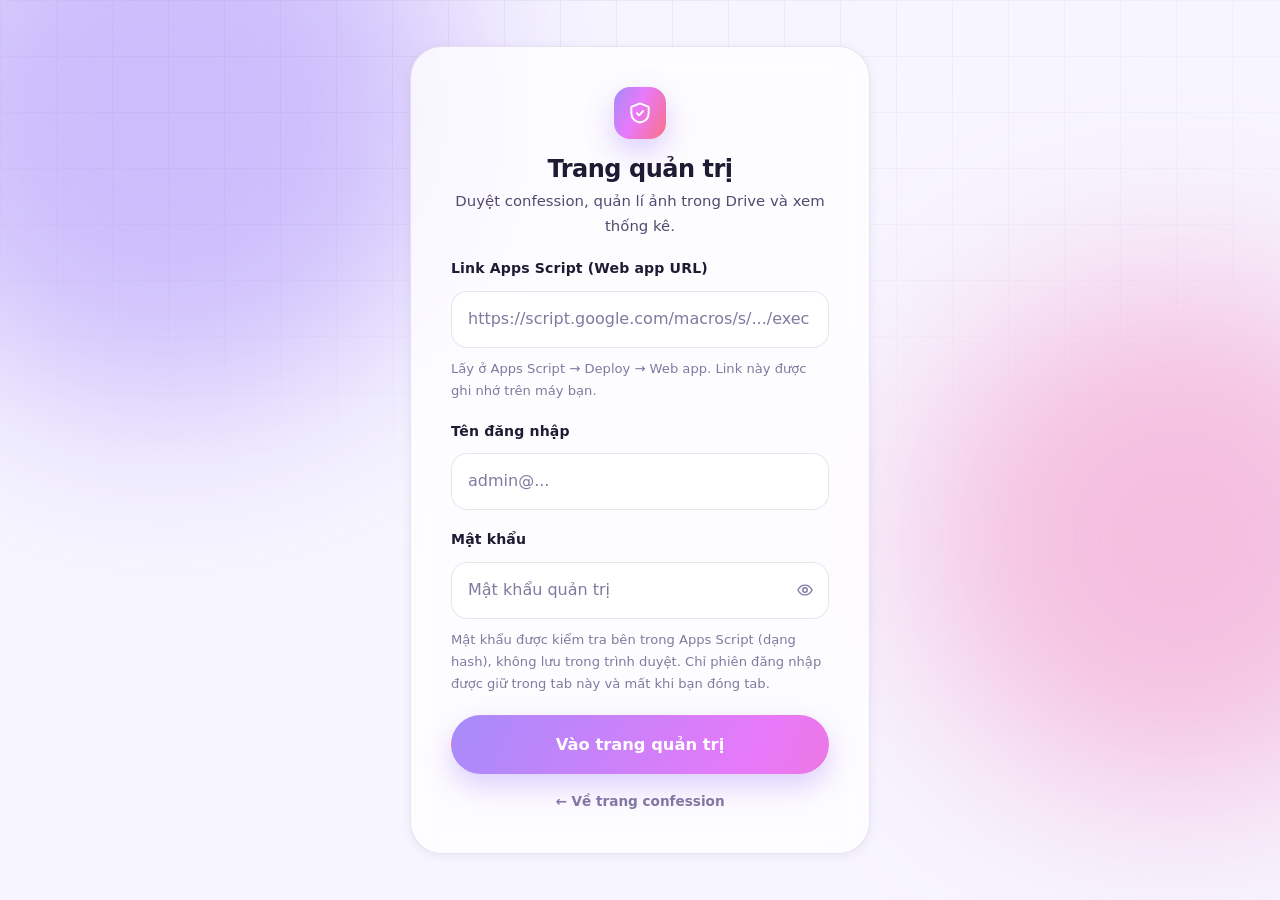
==== admin.html @ a31c6768 "TGU Confessions: trang confession an danh + backend Apps Script + trang quan tri" ====
<!DOCTYPE html>
<html lang="vi" data-theme="dark">
<head>
<meta charset="UTF-8">
<meta name="viewport" content="width=device-width, initial-scale=1, viewport-fit=cover">
<meta name="referrer" content="no-referrer">
<meta name="robots" content="noindex, nofollow">
<title>Quản trị — TGU Confessions</title>
<link rel="icon" href="data:image/svg+xml,%3Csvg xmlns='http://www.w3.org/2000/svg' viewBox='0 0 100 100'%3E%3Ctext y='.9em' font-size='90'%3E%F0%9F%9B%A0%EF%B8%8F%3C/text%3E%3C/svg%3E">
<link rel="stylesheet" href="assets/css/style.css">
<link rel="stylesheet" href="assets/css/admin.css">
<script>
  (function () {
    document.documentElement.classList.add("js");
    try {
      var s = localStorage.getItem("cfs-theme");
      var light = window.matchMedia("(prefers-color-scheme: light)").matches;
      document.documentElement.setAttribute("data-theme", s || (light ? "light" : "dark"));
    } catch (e) {}
  })();
</script>
</head>

<body class="admin-body">
<div class="bg-decor" aria-hidden="true">
  <span class="blob blob-1"></span><span class="blob blob-2"></span>
  <div class="grid-overlay"></div>
</div>

<!-- ===================== ĐĂNG NHẬP ===================== -->
<section class="gate" id="gate">
  <form class="card card-lg gate-card" id="gateForm" novalidate>
    <span class="brand-mark gate-mark" aria-hidden="true">
      <svg viewBox="0 0 24 24" fill="none" stroke="currentColor" stroke-width="1.8" stroke-linecap="round" stroke-linejoin="round">
        <path d="M12 3.2 20 6.4v5.3c0 4.6-3.2 8-8 9.1-4.8-1.1-8-4.5-8-9.1V6.4z"/><path d="M9.2 12.2l2 2 3.6-4"/>
      </svg>
    </span>
    <h1>Trang quản trị</h1>
    <p class="gate-sub">Duyệt confession, quản lí ảnh trong Drive và xem thống kê.</p>

    <div class="form-row">
      <label class="label" for="gUrl">Link Apps Script (Web app URL)</label>
      <input class="input" id="gUrl" type="url" inputmode="url" autocomplete="off" spellcheck="false"
             placeholder="https://script.google.com/macros/s/.../exec">
      <p class="help">Lấy ở Apps Script → Deploy → Web app. Link này được ghi nhớ trên máy bạn.</p>
    </div>

    <div class="form-row">
      <label class="label" for="gUser">Tên đăng nhập</label>
      <input class="input" id="gUser" type="text" autocomplete="username" spellcheck="false"
             placeholder="admin@..." required>
    </div>

    <div class="form-row">
      <label class="label" for="gPass">Mật khẩu</label>
      <div class="pw">
        <input class="input" id="gPass" type="password" autocomplete="current-password" required
               placeholder="Mật khẩu quản trị">
        <button class="pw-eye" type="button" id="gEye" aria-label="Hiện mật khẩu">
          <svg viewBox="0 0 24 24" fill="none" stroke="currentColor" stroke-width="1.9" stroke-linecap="round" stroke-linejoin="round" aria-hidden="true">
            <path d="M2.5 12S6 5.5 12 5.5 21.5 12 21.5 12 18 18.5 12 18.5 2.5 12 2.5 12z"/><circle cx="12" cy="12" r="3"/>
          </svg>
        </button>
      </div>
      <p class="help">Mật khẩu được kiểm tra bên trong Apps Script (dạng hash), không lưu trong trình duyệt.
        Chỉ phiên đăng nhập được giữ trong tab này và mất khi bạn đóng tab.</p>
    </div>

    <p class="field-error" id="gateError" role="alert" hidden></p>

    <button class="btn btn-primary btn-lg btn-block" type="submit" id="gateBtn">
      <span class="btn-label">Vào trang quản trị</span><span class="spinner" aria-hidden="true"></span>
    </button>

    <p class="gate-back"><a href="./">← Về trang confession</a></p>
  </form>
</section>

<!-- ===================== BẢNG ĐIỀU KHIỂN ===================== -->
<div class="admin" id="admin" hidden>
  <header class="admin-head">
    <div class="container admin-head-inner">
      <a class="brand" href="./" title="Về trang confession">
        <span class="brand-mark" aria-hidden="true">
          <svg viewBox="0 0 24 24" fill="none" stroke="currentColor" stroke-width="1.8" stroke-linecap="round" stroke-linejoin="round">
            <path d="M21 15a2 2 0 0 1-2 2H7l-4 4V5a2 2 0 0 1 2-2h14a2 2 0 0 1 2 2z"/>
          </svg>
        </span>
        <span class="brand-text"><strong>Quản trị</strong><small id="adSheet">TGU CFS</small></span>
      </a>

      <nav class="tabs" id="tabs" role="tablist" aria-label="Khu vực quản trị">
        <button class="tab is-active" type="button" role="tab" data-tab="pending" aria-selected="true">
          Chờ duyệt <span class="badge" id="cntPending">0</span>
        </button>
        <button class="tab" type="button" role="tab" data-tab="approved" aria-selected="false">
          Đã đăng <span class="badge" id="cntApproved">0</span>
        </button>
        <button class="tab" type="button" role="tab" data-tab="stats" aria-selected="false">Thống kê</button>
        <button class="tab" type="button" role="tab" data-tab="settings" aria-selected="false">Cài đặt</button>
      </nav>

      <div class="admin-actions">
        <button class="icon-btn" type="button" id="adRefresh" aria-label="Tải lại dữ liệu" title="Tải lại">
          <svg viewBox="0 0 24 24" fill="none" stroke="currentColor" stroke-width="1.9" stroke-linecap="round" stroke-linejoin="round" aria-hidden="true">
            <path d="M20.5 12a8.5 8.5 0 1 1-2.6-6.1"/><path d="M20.5 4v4.5H16"/>
          </svg>
        </button>
        <button class="icon-btn theme-toggle" id="themeToggle" type="button" aria-label="Chuyển chế độ sáng/tối">
          <svg class="ico-sun" viewBox="0 0 24 24" fill="none" stroke="currentColor" stroke-width="1.9" stroke-linecap="round">
            <circle cx="12" cy="12" r="4.2"/>
            <path d="M12 2.5v2.2M12 19.3v2.2M2.5 12h2.2M19.3 12h2.2M5.2 5.2l1.6 1.6M17.2 17.2l1.6 1.6M18.8 5.2l-1.6 1.6M6.8 17.2l-1.6 1.6"/>
          </svg>
          <svg class="ico-moon" viewBox="0 0 24 24" fill="none" stroke="currentColor" stroke-width="1.9" stroke-linecap="round" stroke-linejoin="round">
            <path d="M20.5 14.3A8.8 8.8 0 1 1 9.7 3.5a7 7 0 0 0 10.8 10.8z"/>
          </svg>
        </button>
        <button class="btn btn-ghost btn-sm" type="button" id="adLogout">Đăng xuất</button>
      </div>
    </div>
  </header>

  <main class="container admin-main">
    <div class="warnbar" id="pwWarn" hidden>
      <strong>Đang dùng mật khẩu mặc định.</strong>
      Mật khẩu mặc định nằm trong <code>apps-script/Code.gs</code> — ai xem repo cũng đọc được.
      <button class="btn btn-primary btn-sm" type="button" id="goChangePw">Đổi mật khẩu ngay</button>
    </div>
    <!-- ===== Chờ duyệt ===== -->
    <section class="panel is-active" id="panel-pending" role="tabpanel">
      <div class="panel-head">
        <div>
          <h2>Confession chờ duyệt</h2>
          <p class="panel-sub">Đọc kĩ theo 6 điều nội quy và điều tiên quyết về quyền riêng tư.
            Ảnh có mặt người mà chưa che thì nên bỏ ảnh hoặc từ chối.</p>
        </div>
        <span class="next-no">Số tiếp theo: <strong id="nextNo">#1</strong></span>
      </div>
      <div class="list" id="listPending"></div>
      <p class="empty" id="emptyPending" hidden>Không còn cfs nào chờ duyệt. Sạch sẽ 🎉</p>
    </section>

    <!-- ===== Đã đăng ===== -->
    <section class="panel" id="panel-approved" role="tabpanel" hidden>
      <div class="panel-head">
        <div>
          <h2>Đã đăng</h2>
          <p class="panel-sub">Sửa nội dung, đổi số, hạ xuống chờ duyệt lại hoặc xoá hẳn (xoá cả ảnh trong Drive).</p>
        </div>
        <div class="search">
          <svg viewBox="0 0 24 24" fill="none" stroke="currentColor" stroke-width="1.9" stroke-linecap="round" aria-hidden="true">
            <circle cx="11" cy="11" r="6.5"/><path d="M16 16l4.5 4.5"/>
          </svg>
          <input class="input" id="adSearch" type="search" placeholder="Tìm nội dung hoặc #số" aria-label="Tìm trong cfs đã đăng">
        </div>
      </div>
      <div class="list" id="listApproved"></div>
      <p class="empty" id="emptyApproved" hidden>Chưa có cfs nào được đăng.</p>
    </section>

    <!-- ===== Thống kê ===== -->
    <section class="panel" id="panel-stats" role="tabpanel" hidden>
      <div class="panel-head">
        <div>
          <h2>Thống kê</h2>
          <p class="panel-sub">Chỉ là những con số cộng dồn — không có IP, không cookie, không dòng nào
            ứng với một người ghé trang cụ thể.</p>
        </div>
        <label class="range">
          Khoảng
          <select class="input" id="statDays">
            <option value="7">7 ngày</option>
            <option value="14" selected>14 ngày</option>
            <option value="30">30 ngày</option>
            <option value="90">90 ngày</option>
          </select>
        </label>
      </div>

      <div class="kpis" id="kpis"></div>

      <div class="card chart-card">
        <h3>Lượt ghé trang theo ngày</h3>
        <div class="chart" id="chartVisits"></div>
      </div>

      <div class="chart-grid">
        <div class="card chart-card">
          <h3>Chủ đề người xem quan tâm</h3>
          <p class="chart-sub">Đếm số lần bấm lọc theo từng chủ đề trên bảng tin.</p>
          <div class="bars" id="barsCatViews"></div>
        </div>
        <div class="card chart-card">
          <h3>Chủ đề được gửi nhiều nhất</h3>
          <p class="chart-sub">Đếm theo số cfs gửi lên, kể cả cfs chưa được duyệt.</p>
          <div class="bars" id="barsSubmits"></div>
        </div>
        <div class="card chart-card">
          <h3>Đã đăng theo chủ đề</h3>
          <p class="chart-sub">Số cfs thực tế đang hiển thị trên bảng tin.</p>
          <div class="bars" id="barsPublished"></div>
        </div>
      </div>
    </section>
    <!-- ===== Cài đặt ===== -->
    <section class="panel" id="panel-settings" role="tabpanel" hidden>
      <div class="panel-head">
        <div>
          <h2>Cài đặt</h2>
          <p class="panel-sub">Sửa ở đây là trang công khai đổi theo ngay, không cần mở code.
            Mọi giá trị được lưu trong Apps Script của bạn.</p>
        </div>
      </div>

      <div class="set-grid">
        <form class="card set-card" id="formSettings">
          <h3>Thông tin trang</h3>
          <div class="set-row">
            <label class="label" for="sName">Tên trang</label>
            <input class="input" id="sName" maxlength="60">
          </div>
          <div class="set-2">
            <div class="set-row">
              <label class="label" for="sShort">Tên ngắn (logo)</label>
              <input class="input" id="sShort" maxlength="24">
            </div>
            <div class="set-row">
              <label class="label" for="sSchool">Tên trường</label>
              <input class="input" id="sSchool" maxlength="80">
            </div>
          </div>
          <div class="set-row">
            <label class="label" for="sTagline">Câu giới thiệu ngắn</label>
            <input class="input" id="sTagline" maxlength="120">
          </div>
          <div class="set-row">
            <label class="label" for="sFanpage">Link fanpage (để trống thì ẩn nút)</label>
            <input class="input" id="sFanpage" type="url" placeholder="https://facebook.com/...">
          </div>

          <h3>Nhận confession</h3>
          <div class="set-2">
            <div class="set-row">
              <label class="label" for="sMin">Tối thiểu (ký tự)</label>
              <input class="input" id="sMin" type="number" min="5" max="500">
            </div>
            <div class="set-row">
              <label class="label" for="sMax">Tối đa (ký tự)</label>
              <input class="input" id="sMax" type="number" min="100" max="10000">
            </div>
          </div>
          <div class="set-2">
            <div class="set-row">
              <label class="label" for="sRate">Số cfs mỗi người</label>
              <input class="input" id="sRate" type="number" min="1" max="50">
            </div>
            <div class="set-row">
              <label class="label" for="sWindow">Trong (phút)</label>
              <input class="input" id="sWindow" type="number" min="1" max="1440">
            </div>
          </div>
          <div class="set-2">
            <div class="set-row">
              <label class="label" for="sMaxImg">Số ảnh tối đa mỗi cfs</label>
              <input class="input" id="sMaxImg" type="number" min="1" max="3">
            </div>
            <div class="set-row">
              <label class="label" for="sPage">Số cfs mỗi trang</label>
              <input class="input" id="sPage" type="number" min="3" max="60">
            </div>
          </div>

          <h3>Bật / tắt</h3>
          <label class="switch">
            <input type="checkbox" id="sImages">
            <span class="sw" aria-hidden="true"></span>
            <span><strong>Cho gửi kèm ảnh</strong><small>Tắt là khu vực chọn ảnh biến mất khỏi form</small></span>
          </label>
          <label class="switch">
            <input type="checkbox" id="sAdvise">
            <span class="sw" aria-hidden="true"></span>
            <span><strong>Khuyên che mặt trước khi đăng</strong><small>Hiện nhãn “Nên che mặt” và nhắc nhẹ khi gửi</small></span>
          </label>
          <label class="switch">
            <input type="checkbox" id="sAnalytics">
            <span class="sw" aria-hidden="true"></span>
            <span><strong>Đếm lượt ghé &amp; chủ đề được xem</strong><small>Chỉ cộng dồn số, không lưu gì về người ghé</small></span>
          </label>
          <label class="switch danger-sw">
            <input type="checkbox" id="sPaused">
            <span class="sw" aria-hidden="true"></span>
            <span><strong>Tạm nghỉ nhận cfs</strong><small>Người gửi sẽ thấy lời nhắn bên dưới</small></span>
          </label>
          <div class="set-row">
            <label class="label" for="sPausedMsg">Lời nhắn khi tạm nghỉ</label>
            <input class="input" id="sPausedMsg" maxlength="200">
          </div>

          <p class="field-error" id="setError" role="alert" hidden></p>
          <button class="btn btn-primary btn-block" type="submit" id="setBtn">
            <span class="btn-label">Lưu cài đặt</span><span class="spinner" aria-hidden="true"></span>
          </button>
        </form>

        <div class="set-side">
          <form class="card set-card" id="formPw">
            <h3>Tài khoản quản trị</h3>
            <div class="set-row">
              <label class="label" for="pUser">Tên đăng nhập</label>
              <input class="input" id="pUser" autocomplete="username">
            </div>
            <div class="set-row">
              <label class="label" for="pOld">Mật khẩu hiện tại</label>
              <input class="input" id="pOld" type="password" autocomplete="current-password">
            </div>
            <div class="set-row">
              <label class="label" for="pNew">Mật khẩu mới</label>
              <input class="input" id="pNew" type="password" autocomplete="new-password">
              <p class="help">Từ 10 ký tự, có cả chữ và số. Đổi xong sẽ phải đăng nhập lại.</p>
            </div>
            <p class="field-error" id="pwError" role="alert" hidden></p>
            <button class="btn btn-primary btn-block" type="submit" id="pwBtn">
              <span class="btn-label">Đổi mật khẩu</span><span class="spinner" aria-hidden="true"></span>
            </button>
          </form>

          <div class="card set-card">
            <h3>Nơi dữ liệu nằm</h3>
            <ul class="links" id="setLinks"></ul>
            <p class="help">Ảnh nằm trong Drive của bạn, cfs nằm trong Sheet của bạn.
              Xoá cfs trên trang này là ảnh cũng vào thùng rác Drive.</p>
          </div>
        </div>
      </div>
    </section>
  </main>
</div>

<!-- Lightbox -->
<div class="lightbox" id="lightbox" role="dialog" aria-modal="true" aria-label="Xem ảnh" hidden>
  <div class="modal-backdrop" data-lbclose></div>
  <button class="lb-close icon-btn" type="button" data-lbclose aria-label="Đóng">
    <svg viewBox="0 0 24 24" fill="none" stroke="currentColor" stroke-width="2" stroke-linecap="round" aria-hidden="true">
      <path d="M6 6l12 12M18 6 6 18"/>
    </svg>
  </button>
  <img id="lightboxImg" alt="Ảnh kèm confession">
</div>

<div class="toast-wrap" id="toastWrap" aria-live="polite" aria-atomic="true"></div>

<script src="assets/js/config.js"></script>
<script src="assets/js/admin.js"></script>
</body>
</html>
---- assets/css/style.css ----
/* =======================================================================
   TGU Confessions — stylesheet
   1. Tokens & theme      5. Sections
   2. Reset & base        6. Form
   3. Layout              7. Feed
   4. Components          8. Footer / Modal / Toast
   9. Animation          10. Responsive
   ======================================================================= */

/* ============================= 1. TOKENS ============================= */
:root {
  /* Accent dùng chung cho 2 theme */
  --violet: #8b5cf6;
  --pink:   #ec4899;
  --rose:   #fb7185;
  --cyan:   #22d3ee;

  --grad-accent: linear-gradient(115deg, #a78bfa 0%, #e879f9 45%, #fb7185 100%);
  --grad-soft:   linear-gradient(135deg, rgba(167,139,250,.16), rgba(251,113,133,.14));

  --radius-sm: 10px;
  --radius:    16px;
  --radius-lg: 24px;
  --radius-xl: 32px;

  --container: 1180px;
  --header-h: 68px;

  --font: "Segoe UI", "Be Vietnam Pro", system-ui, -apple-system, "Helvetica Neue",
          "Noto Sans", Roboto, Arial, sans-serif;

  --ease: cubic-bezier(.22, .61, .36, 1);
  --ease-out-back: cubic-bezier(.34, 1.42, .64, 1);
  --t-fast: .18s;
  --t: .32s;
  --t-slow: .6s;
}

/* ---- Dark (mặc định) ---- */
[data-theme="dark"] {
  --bg:            #0b0a14;
  --bg-2:          #100e1c;
  --surface:       rgba(255, 255, 255, .045);
  --surface-2:     rgba(255, 255, 255, .075);
  --surface-solid: #16142470;
  --border:        rgba(255, 255, 255, .10);
  --border-strong: rgba(255, 255, 255, .20);

  --text:      #ece9f6;
  --text-soft: #b3adc9;
  --text-dim:  #7f7996;

  --shadow-sm: 0 2px 10px rgba(0, 0, 0, .35);
  --shadow:    0 14px 40px rgba(0, 0, 0, .45);
  --shadow-lg: 0 30px 80px rgba(0, 0, 0, .55);
  --glow:      0 12px 34px rgba(139, 92, 246, .38);

  --blob-1: rgba(139, 92, 246, .55);
  --blob-2: rgba(236, 72, 153, .42);
  --blob-3: rgba(34, 211, 238, .28);
  --blob-blur: 110px;
  --grid-opacity: .045;
  --floatie-opacity: .5;

  /* Chữ gradient + màu link: theme tối cần sáng hơn nền */
  --grad-text: linear-gradient(115deg, #b79dff 0%, #f0a6fd 45%, #ff9aab 100%);
  --link: #bda6ff;
  --rose-text: #fb7185;
  color-scheme: dark;
}

/* ---- Light ---- */
[data-theme="light"] {
  --bg:            #f7f5ff;
  --bg-2:          #ffffff;
  --surface:       rgba(255, 255, 255, .78);
  --surface-2:     rgba(255, 255, 255, .95);
  --surface-solid: #ffffffcc;
  --border:        rgba(83, 60, 130, .13);
  --border-strong: rgba(83, 60, 130, .26);

  --text:      #201a33;
  --text-soft: #54496f;
  --text-dim:  #8179a0;

  --shadow-sm: 0 2px 10px rgba(80, 55, 140, .08);
  --shadow:    0 14px 38px rgba(80, 55, 140, .12);
  --shadow-lg: 0 28px 70px rgba(80, 55, 140, .16);
  --glow:      0 12px 30px rgba(139, 92, 246, .30);

  --blob-1: rgba(167, 139, 250, .52);
  --blob-2: rgba(244, 114, 182, .42);
  --blob-3: rgba(103, 232, 249, .38);
  --blob-blur: 90px;
  --grid-opacity: .05;
  --floatie-opacity: .75;

  /* Theme sáng: gradient phải đậm lại cho đủ tương phản trên nền trắng */
  --grad-text: linear-gradient(115deg, #6d28d9 0%, #be1bbd 48%, #d62b5a 100%);
  --link: #6d28d9;
  --rose-text: #be123c;
  color-scheme: light;
}

/* ============================= 2. RESET ============================= */
*, *::before, *::after { box-sizing: border-box; }

html {
  scroll-behavior: smooth;
  scroll-padding-top: calc(var(--header-h) + 16px);
  -webkit-text-size-adjust: 100%;
}

body {
  margin: 0;
  font-family: var(--font);
  font-size: 16px;
  line-height: 1.68;
  color: var(--text);
  background: var(--bg);
  overflow-x: hidden;
  -webkit-font-smoothing: antialiased;
  transition: background-color var(--t-slow) var(--ease), color var(--t-slow) var(--ease);
}

h1, h2, h3, h4 { margin: 0 0 .5em; line-height: 1.18; font-weight: 800; letter-spacing: -.02em; }
p { margin: 0 0 1em; }
p:last-child { margin-bottom: 0; }
ul, ol { margin: 0; padding: 0; list-style: none; }
img, svg { max-width: 100%; }
svg { width: 1em; height: 1em; flex: none; }

a { color: inherit; text-decoration: none; }
a:hover { color: var(--link); }

button, input, select, textarea { font: inherit; color: inherit; }
button { cursor: pointer; border: 0; background: none; }

:focus-visible {
  outline: 2px solid var(--violet);
  outline-offset: 3px;
  border-radius: 6px;
}

::selection { background: rgba(232, 121, 249, .35); color: var(--text); }

.sr-only {
  position: absolute; width: 1px; height: 1px; padding: 0;
  margin: -1px; overflow: hidden; clip: rect(0 0 0 0); white-space: nowrap; border: 0;
}

.skip-link {
  position: fixed; top: -100px; left: 16px; z-index: 200;
  padding: 10px 18px; border-radius: 0 0 var(--radius-sm) var(--radius-sm);
  background: var(--violet); color: #fff; font-weight: 700;
  transition: top var(--t) var(--ease);
}
.skip-link:focus { top: 0; color: #fff; }

/* Scrollbar */
::-webkit-scrollbar { width: 11px; height: 11px; }
::-webkit-scrollbar-track { background: transparent; }
::-webkit-scrollbar-thumb {
  background: var(--border-strong); border-radius: 99px;
  border: 3px solid transparent; background-clip: content-box;
}
::-webkit-scrollbar-thumb:hover { background: var(--violet); background-clip: content-box; }

/* ============================= 3. LAYOUT ============================= */
.container {
  width: 100%; max-width: var(--container);
  margin-inline: auto; padding-inline: clamp(18px, 4vw, 34px);
}
.container.narrow { max-width: 760px; }

.section { position: relative; padding: clamp(68px, 9vw, 120px) 0; }
.section-alt::before {
  content: ""; position: absolute; inset: 0; z-index: -1;
  background: var(--grad-soft);
  -webkit-mask-image: linear-gradient(to bottom, transparent, #000 12%, #000 88%, transparent);
          mask-image: linear-gradient(to bottom, transparent, #000 12%, #000 88%, transparent);
}

.section-head { max-width: 680px; margin: 0 auto clamp(36px, 5vw, 58px); text-align: center; }
.section-head h2 { font-size: clamp(1.75rem, 4.2vw, 2.7rem); }
.section-head > p { color: var(--text-soft); font-size: 1.04rem; }

.eyebrow {
  display: inline-block; margin-bottom: 14px;
  font-size: .76rem; font-weight: 800; letter-spacing: .16em; text-transform: uppercase;
  background: var(--grad-text); -webkit-background-clip: text; background-clip: text;
  -webkit-text-fill-color: transparent;
}

.grad {
  background: var(--grad-text);
  -webkit-background-clip: text; background-clip: text;
  -webkit-text-fill-color: transparent;
}

/* ---- Nền động ---- */
.bg-decor { position: fixed; inset: 0; z-index: -2; pointer-events: none; overflow: hidden; }

.blob {
  position: absolute; border-radius: 50%;
  filter: blur(var(--blob-blur));
  will-change: transform;
}
.blob-1 { width: 46vmax; height: 46vmax; top: -14vmax; left: -10vmax; background: var(--blob-1); animation: drift1 24s var(--ease) infinite alternate; }
.blob-2 { width: 40vmax; height: 40vmax; top: 22vmax;  right: -12vmax; background: var(--blob-2); animation: drift2 30s var(--ease) infinite alternate; }
.blob-3 { width: 32vmax; height: 32vmax; bottom: -12vmax; left: 28vw;  background: var(--blob-3); animation: drift3 27s var(--ease) infinite alternate; }

@keyframes drift1 { to { transform: translate3d(10vw, 8vh, 0) scale(1.18); } }
@keyframes drift2 { to { transform: translate3d(-12vw, -10vh, 0) scale(.86); } }
@keyframes drift3 { to { transform: translate3d(8vw, -12vh, 0) scale(1.22); } }

.grid-overlay {
  position: absolute; inset: 0; opacity: var(--grid-opacity);
  background-image:
    linear-gradient(to right, currentColor 1px, transparent 1px),
    linear-gradient(to bottom, currentColor 1px, transparent 1px);
  background-size: 56px 56px;
  color: var(--text);
  -webkit-mask-image: radial-gradient(ellipse 80% 60% at 50% 0%, #000, transparent);
          mask-image: radial-gradient(ellipse 80% 60% at 50% 0%, #000, transparent);
}

.floaties { position: absolute; inset: 0; }
.floatie {
  position: absolute; bottom: -8vh;
  font-size: var(--size, 18px); opacity: 0;
  animation: rise var(--dur, 18s) linear var(--delay, 0s) infinite;
  filter: saturate(1.1);
}
@keyframes rise {
  0%   { transform: translateY(0) rotate(0deg) scale(.8); opacity: 0; }
  12%  { opacity: var(--floatie-opacity); }
  80%  { opacity: calc(var(--floatie-opacity) * .5); }
  100% { transform: translateY(-118vh) rotate(var(--rot, 220deg)) scale(1.1); opacity: 0; }
}

/* ============================= 4. COMPONENTS ============================= */
/* ---- Header ---- */
.site-header {
  position: sticky; top: 0; z-index: 90;
  backdrop-filter: blur(16px) saturate(1.4);
  -webkit-backdrop-filter: blur(16px) saturate(1.4);
  background: var(--surface-solid);
  border-bottom: 1px solid transparent;
  transition: background var(--t) var(--ease), border-color var(--t) var(--ease), box-shadow var(--t) var(--ease);
}
.site-header.is-stuck { border-bottom-color: var(--border); box-shadow: var(--shadow-sm); }

.header-inner {
  height: var(--header-h);
  display: flex; align-items: center; gap: 18px;
}

.brand { display: inline-flex; align-items: center; gap: 11px; margin-right: auto; }
.brand:hover { color: inherit; }
.brand-mark {
  display: grid; place-items: center; width: 38px; height: 38px;
  border-radius: 12px; color: #fff;
  background: var(--grad-accent); box-shadow: var(--glow);
  transition: transform var(--t) var(--ease-out-back);
}
.brand-mark svg { width: 20px; height: 20px; }
.brand:hover .brand-mark { transform: rotate(-8deg) scale(1.08); }
.brand-text { display: flex; flex-direction: column; line-height: 1.05; }
.brand-text strong { font-size: 1.02rem; letter-spacing: -.01em; }
.brand-text small { font-size: .68rem; color: var(--text-dim); letter-spacing: .12em; text-transform: uppercase; }

.site-nav { display: flex; align-items: center; gap: 4px; }
.site-nav a {
  position: relative; padding: 8px 13px; border-radius: 99px;
  font-size: .93rem; font-weight: 600; color: var(--text-soft);
  transition: color var(--t-fast) var(--ease), background var(--t-fast) var(--ease);
}
.site-nav a::after {
  content: ""; position: absolute; left: 50%; bottom: 3px;
  width: 0; height: 2px; border-radius: 2px; background: var(--grad-accent);
  transform: translateX(-50%); transition: width var(--t) var(--ease);
}
.site-nav a:hover, .site-nav a.is-active { color: var(--text); background: var(--surface-2); }
.site-nav a.is-active::after { width: 20px; }

.header-actions { display: flex; align-items: center; gap: 10px; }

.icon-btn {
  display: grid; place-items: center; width: 40px; height: 40px;
  border-radius: 12px; border: 1px solid var(--border);
  background: var(--surface); color: var(--text);
  transition: transform var(--t) var(--ease-out-back), background var(--t-fast) var(--ease), border-color var(--t-fast) var(--ease);
}
.icon-btn:hover { background: var(--surface-2); border-color: var(--border-strong); transform: translateY(-2px); }
.icon-btn svg { width: 19px; height: 19px; }

/* Theme toggle */
.theme-toggle { position: relative; overflow: hidden; }
.theme-toggle svg { position: absolute; transition: transform .5s var(--ease-out-back), opacity .3s var(--ease); }
[data-theme="dark"]  .ico-sun  { transform: translateY(140%) rotate(70deg); opacity: 0; }
[data-theme="dark"]  .ico-moon { transform: none; opacity: 1; }
[data-theme="light"] .ico-moon { transform: translateY(-140%) rotate(-70deg); opacity: 0; }
[data-theme="light"] .ico-sun  { transform: none; opacity: 1; }

/* Hamburger */
.nav-toggle { display: none; flex-direction: column; gap: 4px; }
.nav-toggle span {
  width: 18px; height: 2px; border-radius: 2px; background: currentColor;
  transition: transform var(--t) var(--ease), opacity var(--t-fast) var(--ease);
}
.nav-toggle[aria-expanded="true"] span:nth-child(1) { transform: translateY(6px) rotate(45deg); }
.nav-toggle[aria-expanded="true"] span:nth-child(2) { opacity: 0; }
.nav-toggle[aria-expanded="true"] span:nth-child(3) { transform: translateY(-6px) rotate(-45deg); }

.scroll-progress {
  position: absolute; left: 0; bottom: -1px; height: 2px; width: 0;
  background: var(--grad-accent); box-shadow: 0 0 12px var(--pink);
  transition: width .1s linear;
}

/* ---- Buttons ---- */
.btn {
  position: relative; display: inline-flex; align-items: center; justify-content: center; gap: 9px;
  padding: 12px 22px; border-radius: 99px; overflow: hidden;
  font-size: .96rem; font-weight: 700; white-space: nowrap;
  border: 1px solid transparent; isolation: isolate;
  transition: transform var(--t) var(--ease-out-back), box-shadow var(--t) var(--ease),
              background var(--t-fast) var(--ease), border-color var(--t-fast) var(--ease), opacity var(--t-fast) linear;
}
.btn svg { width: 17px; height: 17px; }
.btn:hover { transform: translateY(-2px); color: inherit; }
.btn:active { transform: translateY(0) scale(.985); }

.btn-primary { color: #fff; background: var(--grad-accent); background-size: 180% 180%; box-shadow: var(--glow); }
.btn-primary:hover { color: #fff; box-shadow: 0 16px 42px rgba(236, 72, 153, .45); animation: shift 2.6s var(--ease) infinite alternate; }
@keyframes shift { to { background-position: 100% 50%; } }

.btn-primary::before {
  content: ""; position: absolute; inset: 0; z-index: -1;
  background: linear-gradient(105deg, transparent 35%, rgba(255,255,255,.45) 50%, transparent 65%);
  transform: translateX(-120%);
}
.btn-primary:hover::before { animation: sheen 1.1s var(--ease) forwards; }
@keyframes sheen { to { transform: translateX(120%); } }

.btn-ghost { background: var(--surface); border-color: var(--border); color: var(--text); }
.btn-ghost:hover { background: var(--surface-2); border-color: var(--border-strong); }

.btn-sm { padding: 9px 17px; font-size: .88rem; }
.btn-lg { padding: 15px 30px; font-size: 1.02rem; }
.btn-block { width: 100%; }
.btn[disabled] { opacity: .6; pointer-events: none; }

.spinner {
  display: none; width: 17px; height: 17px; border-radius: 50%;
  border: 2.2px solid rgba(255, 255, 255, .35); border-top-color: #fff;
  animation: spin .7s linear infinite;
}
@keyframes spin { to { transform: rotate(360deg); } }
.btn.is-loading .spinner { display: block; }
.btn.is-loading { pointer-events: none; }

/* ---- Pills / chips ---- */
.pill {
  display: inline-flex; align-items: center; gap: 9px;
  padding: 7px 16px 7px 12px; border-radius: 99px;
  border: 1px solid var(--border); background: var(--surface);
  font-size: .82rem; font-weight: 600; color: var(--text-soft);
  backdrop-filter: blur(10px);
}
.pill .dot {
  width: 7px; height: 7px; border-radius: 50%; background: #34d399;
  box-shadow: 0 0 0 0 rgba(52, 211, 153, .6); animation: ping 2s var(--ease) infinite;
}
@keyframes ping {
  70%  { box-shadow: 0 0 0 9px rgba(52, 211, 153, 0); }
  100% { box-shadow: 0 0 0 0 rgba(52, 211, 153, 0); }
}

.chips { display: flex; flex-wrap: wrap; gap: 8px; }
.chip {
  display: inline-flex; align-items: center; gap: 6px;
  padding: 8px 15px; border-radius: 99px;
  border: 1px solid var(--border); background: var(--surface);
  font-size: .87rem; font-weight: 600; color: var(--text-soft);
  transition: all var(--t-fast) var(--ease);
}
.chip:hover { border-color: var(--border-strong); color: var(--text); transform: translateY(-1px); }
.chip.is-active {
  color: #fff; border-color: transparent;
  background: var(--grad-accent); box-shadow: var(--glow);
}

/* ---- Cards ---- */
.card {
  position: relative;
  padding: clamp(20px, 3vw, 28px);
  border-radius: var(--radius-lg);
  border: 1px solid var(--border);
  background: var(--surface);
  backdrop-filter: blur(14px);
  -webkit-backdrop-filter: blur(14px);
  box-shadow: var(--shadow-sm);
  transition: transform var(--t) var(--ease), box-shadow var(--t) var(--ease), border-color var(--t) var(--ease);
}
.card-lg { padding: clamp(24px, 3.6vw, 40px); border-radius: var(--radius-xl); }

.card::after {
  content: ""; position: absolute; inset: 0; border-radius: inherit;
  padding: 1px; opacity: 0; pointer-events: none;
  background: var(--grad-accent);
  -webkit-mask: linear-gradient(#000 0 0) content-box, linear-gradient(#000 0 0);
  -webkit-mask-composite: xor; mask-composite: exclude;
  transition: opacity var(--t) var(--ease);
}
.card:hover::after { opacity: .55; }

.emo { color: var(--link); font-weight: 700; white-space: nowrap; }

/* ============================= 5. SECTIONS ============================= */
/* ---- Hero ---- */
.hero {
  position: relative;
  min-height: calc(100svh - var(--header-h));
  display: grid; place-items: center;
  padding: clamp(50px, 8vw, 90px) 0 90px;
  text-align: center;
}
.hero-inner { display: flex; flex-direction: column; align-items: center; }

.hero-title {
  max-width: 17ch; margin-top: 22px;
  font-size: clamp(2.3rem, 7.4vw, 4.4rem); font-weight: 900; letter-spacing: -.035em;
}
.hero-title em { font-style: italic; font-weight: 800; }
.hero-title .grad { display: block; }

.hero-sub { max-width: 60ch; margin-top: 6px; color: var(--text-soft); font-size: clamp(1rem, 2.1vw, 1.14rem); }
.hero-sub b { color: var(--text); }

.hero-type {
  display: flex; align-items: baseline; justify-content: center; flex-wrap: wrap; gap: 8px;
  min-height: 1.9em; margin-top: 4px; font-size: clamp(1rem, 2.4vw, 1.3rem); font-weight: 700;
}
.type-prefix { color: var(--text-dim); font-weight: 600; }
.typewriter { background: var(--grad-text); -webkit-background-clip: text; background-clip: text; -webkit-text-fill-color: transparent; }
.caret {
  display: inline-block; width: 2.5px; height: 1.05em; border-radius: 2px;
  background: var(--pink); animation: blink 1s steps(2, start) infinite;
  transform: translateY(2px);
}
@keyframes blink { 50% { opacity: 0; } }

.hero-cta { display: flex; flex-wrap: wrap; gap: 12px; justify-content: center; margin-top: 26px; }

.hero-stats {
  display: flex; flex-wrap: wrap; justify-content: center; gap: clamp(18px, 5vw, 54px);
  margin-top: clamp(38px, 6vw, 60px);
  padding-top: clamp(24px, 4vw, 34px);
  border-top: 1px solid var(--border);
  width: min(100%, 700px);
}
.hero-stats li { display: flex; flex-direction: column; align-items: center; }
.hero-stats strong {
  font-size: clamp(1.5rem, 4vw, 2.1rem); font-weight: 900; letter-spacing: -.03em;
  background: var(--grad-text); -webkit-background-clip: text; background-clip: text;
  -webkit-text-fill-color: transparent;
}
.hero-stats span { font-size: .8rem; color: var(--text-dim); text-align: center; line-height: 1.4; }

.scroll-hint { position: absolute; bottom: 26px; left: 50%; transform: translateX(-50%); }
.mouse {
  display: block; width: 24px; height: 38px; border-radius: 99px;
  border: 2px solid var(--border-strong);
  position: relative; transition: border-color var(--t-fast) var(--ease);
}
.scroll-hint:hover .mouse { border-color: var(--violet); }
.mouse span {
  position: absolute; top: 7px; left: 50%; width: 3.5px; height: 7px;
  border-radius: 2px; background: var(--grad-accent);
  transform: translateX(-50%); animation: wheel 1.7s var(--ease) infinite;
}
@keyframes wheel { 0%,100% { transform: translate(-50%, 0); opacity: 1; } 55% { transform: translate(-50%, 14px); opacity: .2; } }

/* ---- Giới thiệu ---- */
.intro-grid { display: grid; grid-template-columns: 1.15fr 1fr; gap: 22px; align-items: start; }
.intro-text { font-size: 1.05rem; color: var(--text-soft); }
.intro-text strong, .intro-text em { color: var(--text); }
.intro-highlight {
  margin-top: 20px; padding: 16px 20px;
  border-radius: var(--radius);
  border-left: 3px solid var(--violet);
  background: var(--grad-soft); color: var(--text);
}
.intro-cards { display: grid; grid-template-columns: repeat(2, 1fr); gap: 14px; }
.feature:hover { transform: translateY(-5px); box-shadow: var(--shadow); }
.feature-ico { display: block; font-size: 1.7rem; margin-bottom: 10px; transition: transform var(--t) var(--ease-out-back); }
.feature:hover .feature-ico { transform: scale(1.22) rotate(-8deg); }
.feature h3 { font-size: 1.02rem; }
.feature p { font-size: .9rem; color: var(--text-soft); margin: 0; }

/* ---- Nội quy ---- */
.rules { display: grid; grid-template-columns: repeat(auto-fit, minmax(290px, 1fr)); gap: 16px; }
.rule { display: flex; gap: 16px; align-items: flex-start; }
.rule:hover { transform: translateY(-4px); box-shadow: var(--shadow); }
.rule-no {
  flex: none; font-size: 1.5rem; font-weight: 900; letter-spacing: -.04em; line-height: 1.2;
  background: var(--grad-text); -webkit-background-clip: text; background-clip: text;
  -webkit-text-fill-color: transparent;
}
.rule p { margin: 0; color: var(--text-soft); }
.rule strong { color: var(--text); }
.rule-warn { border-color: rgba(251, 113, 133, .4); background: linear-gradient(135deg, rgba(251,113,133,.10), var(--surface)); }
.shout { display: block; margin-top: 8px; color: var(--rose-text) !important; font-weight: 900; letter-spacing: .01em; }
.rules-thanks { margin-top: 32px; text-align: center; font-size: 1.1rem; font-weight: 700; }

/* ============================= 6. FORM ============================= */
.cfs-form { display: flex; flex-direction: column; gap: 22px; }
.form-row { display: flex; flex-direction: column; gap: 10px; }
.label { font-size: .88rem; font-weight: 700; letter-spacing: .01em; }
.label-line { display: flex; align-items: baseline; justify-content: space-between; gap: 12px; }
.counter { font-size: .8rem; color: var(--text-dim); font-variant-numeric: tabular-nums; }
.counter.is-warn { color: var(--rose); font-weight: 700; }

.input {
  width: 100%; padding: 14px 16px;
  border-radius: var(--radius); border: 1px solid var(--border);
  background: var(--bg-2); color: var(--text);
  transition: border-color var(--t-fast) var(--ease), box-shadow var(--t-fast) var(--ease), background var(--t-fast) var(--ease);
}
.input::placeholder { color: var(--text-dim); }
.input:focus {
  outline: none; border-color: var(--violet);
  box-shadow: 0 0 0 4px rgba(139, 92, 246, .18);
}
.textarea { resize: vertical; min-height: 170px; line-height: 1.7; }
.input.is-invalid { border-color: var(--rose); box-shadow: 0 0 0 4px rgba(251, 113, 133, .16); }

.help { margin: 0; font-size: .82rem; color: var(--text-dim); }
.field-error { margin: 0; font-size: .85rem; font-weight: 600; color: var(--rose); animation: shake .4s var(--ease); }
@keyframes shake { 25% { transform: translateX(-5px); } 75% { transform: translateX(5px); } }

.check { display: flex; gap: 12px; align-items: flex-start; font-size: .9rem; color: var(--text-soft); cursor: pointer; }
.check input { position: absolute; opacity: 0; width: 0; height: 0; }
.check .box {
  flex: none; width: 21px; height: 21px; margin-top: 2px;
  border-radius: 7px; border: 1.6px solid var(--border-strong);
  background: var(--bg-2); position: relative;
  transition: all var(--t-fast) var(--ease);
}
.check .box::after {
  content: ""; position: absolute; inset: 0;
  background: no-repeat center / 13px url("data:image/svg+xml,%3Csvg xmlns='http://www.w3.org/2000/svg' viewBox='0 0 24 24' fill='none' stroke='white' stroke-width='3.4' stroke-linecap='round' stroke-linejoin='round'%3E%3Cpath d='M5 13l4.5 4.5L19 7'/%3E%3C/svg%3E");
  opacity: 0; transform: scale(.5);
  transition: all var(--t) var(--ease-out-back);
}
.check input:checked + .box { background: var(--grad-accent); border-color: transparent; }
.check input:checked + .box::after { opacity: 1; transform: scale(1); }
.check input:focus-visible + .box { outline: 2px solid var(--violet); outline-offset: 3px; }
.check a { font-weight: 700; color: var(--link); text-decoration: underline; text-underline-offset: 2px; }

.honeypot { position: absolute; left: -9999px; width: 1px; height: 1px; overflow: hidden; }

/* Admin bật "tạm nghỉ nhận cfs" */
.paused-note {
  display: flex; align-items: center; gap: 10px;
  margin: 0 0 4px; padding: 14px 18px;
  border-radius: var(--radius); border: 1px dashed var(--border-strong);
  background: var(--grad-soft);
  font-size: .95rem; font-weight: 700; color: var(--text);
}
.paused-note::before { content: "🌙"; font-size: 1.2rem; }
.cfs-form.is-paused .form-row,
.cfs-form.is-paused .check,
.cfs-form.is-paused .form-foot { opacity: .45; pointer-events: none; }

.form-foot { display: flex; flex-direction: column; gap: 14px; }
.form-note {
  display: flex; gap: 9px; align-items: flex-start;
  margin: 0; font-size: .82rem; color: var(--text-dim); text-align: left;
}
.form-note svg { width: 15px; height: 15px; margin-top: 3px; color: var(--link); }

/* ============================= 7. FEED ============================= */
.feed-tools {
  display: flex; flex-wrap: wrap; gap: 14px; align-items: center; justify-content: space-between;
  margin-bottom: 26px;
}
.search { position: relative; flex: 1 1 260px; max-width: 340px; }
.search svg {
  position: absolute; left: 15px; top: 50%; transform: translateY(-50%);
  width: 17px; height: 17px; color: var(--text-dim); pointer-events: none;
}
.search .input { padding: 11px 15px 11px 42px; border-radius: 99px; }
.search .input::-webkit-search-cancel-button { filter: grayscale(1) opacity(.6); cursor: pointer; }

.feed-grid {
  display: grid; grid-template-columns: repeat(auto-fill, minmax(320px, 1fr));
  gap: 18px; align-items: start;
}

.cfs {
  display: flex; flex-direction: column; gap: 13px;
  padding: 24px; border-radius: var(--radius-lg);
  border: 1px solid var(--border); background: var(--surface);
  backdrop-filter: blur(14px); -webkit-backdrop-filter: blur(14px);
  box-shadow: var(--shadow-sm);
  animation: pop .5s var(--ease-out-back) both;
  transition: transform var(--t) var(--ease), box-shadow var(--t) var(--ease), border-color var(--t) var(--ease);
}
.cfs:hover { transform: translateY(-5px); border-color: var(--border-strong); box-shadow: var(--shadow); }
@keyframes pop { from { opacity: 0; transform: translateY(18px) scale(.97); } }

.cfs-top { display: flex; align-items: center; gap: 10px; flex-wrap: wrap; }
.cfs-no {
  font-size: 1.12rem; font-weight: 900; letter-spacing: -.03em;
  background: var(--grad-text); -webkit-background-clip: text; background-clip: text;
  -webkit-text-fill-color: transparent;
}
.cfs-cat {
  padding: 3px 11px; border-radius: 99px;
  border: 1px solid var(--border); background: var(--surface-2);
  font-size: .74rem; font-weight: 700; color: var(--text-soft);
}
.cfs-date { margin-left: auto; font-size: .76rem; color: var(--text-dim); font-variant-numeric: tabular-nums; }

.cfs-body { margin: 0; color: var(--text-soft); white-space: pre-wrap; overflow-wrap: anywhere; }
.cfs-body mark { background: rgba(232, 121, 249, .28); color: var(--text); border-radius: 4px; padding: 0 2px; }
.cfs.is-clamped .cfs-body {
  display: -webkit-box; -webkit-line-clamp: 8; -webkit-box-orient: vertical; overflow: hidden;
}

.cfs-foot { display: flex; align-items: center; gap: 8px; margin-top: auto; padding-top: 4px; }
.cfs-act {
  display: inline-flex; align-items: center; gap: 6px;
  padding: 6px 12px; border-radius: 99px;
  border: 1px solid var(--border); background: transparent;
  font-size: .8rem; font-weight: 700; color: var(--text-dim);
  transition: all var(--t-fast) var(--ease);
}
.cfs-act svg { width: 14px; height: 14px; }
.cfs-act:hover { color: var(--text); border-color: var(--border-strong); background: var(--surface-2); transform: translateY(-1px); }
.cfs-act.is-on { color: var(--pink); border-color: rgba(236, 72, 153, .45); background: rgba(236, 72, 153, .10); }
.cfs-act.is-on svg { fill: currentColor; animation: heartbeat .5s var(--ease-out-back); }
@keyframes heartbeat { 40% { transform: scale(1.35); } }
.cfs-more { margin-left: auto; font-size: .8rem; font-weight: 700; color: var(--link); }

/* Skeleton loading */
.skeleton {
  height: 178px; border-radius: var(--radius-lg);
  border: 1px solid var(--border); background: var(--surface);
  position: relative; overflow: hidden;
}
.skeleton::after {
  content: ""; position: absolute; inset: 0;
  background: linear-gradient(90deg, transparent, var(--surface-2), transparent);
  animation: shimmer 1.4s infinite;
}
@keyframes shimmer { from { transform: translateX(-100%); } to { transform: translateX(100%); } }

.feed-empty { margin-top: 28px; text-align: center; color: var(--text-soft); }
.feed-empty a { font-weight: 700; color: var(--link); }
.feed-foot { display: flex; justify-content: center; margin-top: 32px; }

/* ---- Privacy ---- */
.privacy-grid { display: grid; grid-template-columns: repeat(auto-fit, minmax(240px, 1fr)); gap: 16px; }
.privacy:hover { transform: translateY(-5px); box-shadow: var(--shadow); }
.p-ico { display: block; font-size: 1.6rem; margin-bottom: 10px; }
.privacy h3 { font-size: 1rem; }
.privacy p { margin: 0; font-size: .9rem; color: var(--text-soft); }

.notice {
  margin-top: 22px; padding: clamp(20px, 3vw, 30px);
  border-radius: var(--radius-xl);
  border: 1px dashed var(--border-strong);
  background: var(--grad-soft);
}
.notice h3 { display: flex; align-items: center; gap: 9px; font-size: 1.02rem; }
.notice h3 svg { width: 19px; height: 19px; color: var(--rose-text); }
.notice p { font-size: .93rem; color: var(--text-soft); }
.notice strong { color: var(--text); }

/* ============================= 8. FOOTER / MODAL / TOAST ============================= */
.site-footer { position: relative; margin-top: 40px; border-top: 1px solid var(--border); background: var(--surface); }
.footer-inner {
  display: flex; flex-wrap: wrap; gap: 30px; justify-content: space-between;
  padding-top: 48px; padding-bottom: 32px;
}
.footer-brand { max-width: 460px; }
.footer-brand strong { font-size: 1.14rem; }
.footer-brand > p { margin: 4px 0 0; font-size: .9rem; color: var(--text-soft); }
.footer-disclaimer { margin-top: 14px !important; font-size: .82rem; color: var(--text-dim); }
.footer-links { display: grid; grid-template-columns: repeat(2, auto); gap: 8px 32px; align-content: start; }
.footer-links a { font-size: .9rem; color: var(--text-soft); font-weight: 600; }
.footer-links a:hover { color: var(--link); }

.footer-bottom {
  display: flex; align-items: center; justify-content: space-between; gap: 16px;
  padding-bottom: 26px;
}
.footer-bottom p { margin: 0; font-size: .8rem; color: var(--text-dim); }
.to-top {
  display: grid; place-items: center; width: 38px; height: 38px; flex: none;
  border-radius: 50%; border: 1px solid var(--border); background: var(--surface-2); color: var(--text);
  transition: transform var(--t) var(--ease-out-back), border-color var(--t-fast) var(--ease);
}
.to-top:hover { transform: translateY(-4px); border-color: var(--violet); }
.to-top svg { width: 17px; height: 17px; }

/* Modal */
.modal { position: fixed; inset: 0; z-index: 150; display: grid; place-items: center; padding: 22px; }
.modal[hidden] { display: none; }
.modal-backdrop {
  position: absolute; inset: 0; background: rgba(6, 4, 14, .62);
  backdrop-filter: blur(6px); animation: fade .28s var(--ease);
}
@keyframes fade { from { opacity: 0; } }
.modal-card {
  position: relative; width: min(100%, 420px); padding: 34px 30px; text-align: center;
  border-radius: var(--radius-xl); border: 1px solid var(--border);
  background: var(--bg-2); box-shadow: var(--shadow-lg);
  animation: popIn .42s var(--ease-out-back);
}
@keyframes popIn { from { opacity: 0; transform: translateY(24px) scale(.94); } }
.modal-check {
  display: grid; place-items: center; width: 62px; height: 62px; margin: 0 auto 18px;
  border-radius: 50%; color: #fff; background: var(--grad-accent); box-shadow: var(--glow);
}
.modal-check svg { width: 30px; height: 30px; stroke-dasharray: 30; animation: draw .6s .15s var(--ease) both; }
@keyframes draw { from { stroke-dashoffset: 30; } to { stroke-dashoffset: 0; } }
.modal-card h3 { font-size: 1.35rem; }
.modal-card p { color: var(--text-soft); font-size: .94rem; margin-bottom: 22px; }

/* Toast */
.toast-wrap {
  position: fixed; z-index: 160; left: 50%; bottom: 24px; transform: translateX(-50%);
  display: flex; flex-direction: column; gap: 10px; width: min(92vw, 420px); pointer-events: none;
}
.toast {
  display: flex; align-items: flex-start; gap: 11px;
  padding: 13px 17px; border-radius: var(--radius);
  border: 1px solid var(--border-strong); background: var(--bg-2);
  box-shadow: var(--shadow); font-size: .9rem; font-weight: 600;
  animation: toastIn .38s var(--ease-out-back);
}
.toast.is-out { animation: toastOut .3s var(--ease) forwards; }
@keyframes toastIn  { from { opacity: 0; transform: translateY(20px) scale(.96); } }
@keyframes toastOut { to { opacity: 0; transform: translateY(14px) scale(.97); } }
.toast::before { content: "💬"; font-size: 1.05rem; line-height: 1.3; }
.toast.ok::before  { content: "✅"; }
.toast.err::before { content: "⚠️"; }
.toast.err { border-color: rgba(251, 113, 133, .5); }

/* ============================= 8b. ẢNH & TRÌNH CHE MẶT ============================= */
/* ---- Nội quy tiên quyết ---- */
.rule-zero {
  margin-bottom: 20px; padding: clamp(20px, 3vw, 30px);
  border-radius: var(--radius-xl);
  border: 1px solid rgba(251, 113, 133, .45);
  background: linear-gradient(135deg, rgba(251, 113, 133, .14), rgba(167, 139, 250, .10)), var(--surface);
}
.rz-badge {
  display: inline-block; margin-bottom: 12px;
  padding: 5px 14px; border-radius: 99px;
  background: var(--grad-accent); color: #fff;
  font-size: .72rem; font-weight: 800; letter-spacing: .12em; text-transform: uppercase;
  box-shadow: var(--glow);
}
.rule-zero h3 { font-size: clamp(1.05rem, 2.6vw, 1.3rem); }
.rule-zero p { color: var(--text-soft); font-size: .96rem; }
.rule-zero strong { color: var(--text); }
.rule-zero em { color: var(--link); font-style: normal; font-weight: 700; }
.rz-note {
  margin-top: 14px !important; padding-top: 14px;
  border-top: 1px dashed var(--border-strong);
  font-size: .89rem !important; color: var(--text-dim) !important;
}

/* ---- Khu chọn ảnh ---- */
.label-opt { font-weight: 600; color: var(--text-dim); }

.dropzone {
  border: 1.6px dashed var(--border-strong); border-radius: var(--radius-lg);
  background: var(--bg-2);
  transition: border-color var(--t-fast) var(--ease), background var(--t-fast) var(--ease), transform var(--t) var(--ease);
}
.dropzone.is-over { border-color: var(--violet); background: var(--grad-soft); transform: scale(1.01); }
.dz-inner {
  display: flex; align-items: center; gap: 15px;
  padding: 18px 20px; cursor: pointer;
}
.dz-ico {
  display: grid; place-items: center; flex: none; width: 46px; height: 46px;
  border-radius: 14px; color: #fff; background: var(--grad-accent); box-shadow: var(--glow);
}
.dz-ico svg { width: 23px; height: 23px; }
.dz-text { display: flex; flex-direction: column; font-size: .93rem; color: var(--text-soft); }
.dz-text strong { color: var(--text); }
.dz-text small { font-size: .78rem; color: var(--text-dim); }
.dropzone:focus-within { border-color: var(--violet); box-shadow: 0 0 0 4px rgba(139, 92, 246, .18); }

.img-privacy {
  display: flex; gap: 10px; align-items: flex-start;
  margin: 0; padding: 13px 15px;
  border-radius: var(--radius); border: 1px solid var(--border);
  background: var(--grad-soft);
  font-size: .84rem; color: var(--text-soft);
}
.img-privacy svg { width: 17px; height: 17px; flex: none; margin-top: 2px; color: var(--link); }
.img-privacy strong { color: var(--text); }

/* ---- Thumbnail ảnh đã chọn ---- */
.thumbs { display: grid; grid-template-columns: repeat(auto-fill, minmax(150px, 1fr)); gap: 12px; }
.thumbs:empty { display: none; }
.thumb {
  position: relative; overflow: hidden;
  border-radius: var(--radius); border: 1px solid var(--border);
  background: var(--bg-2); aspect-ratio: 4 / 3;
}
/* Chỉ ảnh mới thêm mới chạy animation vào, tránh nháy lại cả lưới khi đổi 1 ảnh */
.thumb.is-new { animation: pop .4s var(--ease-out-back) both; }
.thumb.needs-cover { border-color: rgba(251, 113, 133, .6); }
.thumb img { width: 100%; height: 100%; object-fit: cover; display: block; }

.thumb-tag {
  position: absolute; top: 8px; left: 8px; z-index: 2;
  padding: 3px 9px; border-radius: 99px;
  font-size: .7rem; font-weight: 800; letter-spacing: .01em;
  backdrop-filter: blur(6px);
}
.thumb-tag.ok   { background: rgba(16, 185, 129, .92); color: #fff; }
.thumb-tag.warn { background: rgba(225, 29, 72, .94); color: #fff; }

.thumb-acts {
  position: absolute; inset: auto 0 0; z-index: 2;
  display: flex; gap: 6px; padding: 8px;
  background: linear-gradient(to top, rgba(6, 4, 14, .88), transparent);
}
.thumb-btn {
  display: inline-flex; align-items: center; gap: 5px;
  padding: 6px 10px; border-radius: 99px;
  border: 1px solid rgba(255, 255, 255, .28);
  background: rgba(10, 8, 20, .72); color: #fff;
  font-size: .74rem; font-weight: 700;
  transition: all var(--t-fast) var(--ease);
}
.thumb-btn svg { width: 13px; height: 13px; }
.thumb-btn:hover { background: var(--violet); border-color: transparent; }
.thumb-btn.danger { margin-left: auto; padding: 6px 8px; }
.thumb-btn.danger:hover { background: #e11d48; }

/* ---- Trình che mặt ---- */
.editor-modal { z-index: 170; padding: 0; }
.editor-card {
  position: relative; z-index: 1;
  display: flex; flex-direction: column;
  width: min(100%, 860px);
  height: min(94svh, 820px);
  margin: auto;
  border-radius: var(--radius-xl); border: 1px solid var(--border);
  background: var(--bg-2); box-shadow: var(--shadow-lg);
  animation: popIn .4s var(--ease-out-back);
  overflow: hidden;
}
.editor-head {
  display: flex; align-items: flex-start; gap: 14px;
  padding: 18px 20px; border-bottom: 1px solid var(--border);
}
.editor-head h3 { margin: 0 0 3px; font-size: 1.08rem; }
.editor-head p { margin: 0; font-size: .83rem; color: var(--text-dim); }
.editor-head .icon-btn { margin-left: auto; }

.editor-stage {
  flex: 1 1 auto; min-height: 0;
  display: grid; place-items: center;
  padding: 14px; overflow: hidden;
  background:
    linear-gradient(45deg, var(--surface) 25%, transparent 25%, transparent 75%, var(--surface) 75%) 0 0 / 22px 22px,
    linear-gradient(45deg, var(--surface) 25%, transparent 25%, transparent 75%, var(--surface) 75%) 11px 11px / 22px 22px;
}
#editorCanvas {
  max-width: 100%; max-height: 100%;
  border-radius: var(--radius-sm);
  box-shadow: var(--shadow);
  cursor: crosshair; touch-action: none;
}

.editor-tools {
  display: flex; flex-direction: column; gap: 11px;
  padding: 15px 20px 18px; border-top: 1px solid var(--border);
  background: var(--surface);
}
.glyphs .glyph { padding: 7px 11px; font-size: 1.06rem; line-height: 1; }
.editor-actions { display: flex; align-items: center; gap: 9px; flex-wrap: wrap; }
.editor-count { margin-right: auto; font-size: .82rem; font-weight: 700; color: var(--text-dim); }
.editor-actions .btn-primary { min-width: 92px; }

/* ---- Ảnh trong feed ---- */
.cfs-media { display: grid; gap: 6px; border-radius: var(--radius); overflow: hidden; }
.cfs-media.cols-1 { grid-template-columns: 1fr; }
.cfs-media.cols-2 { grid-template-columns: repeat(2, 1fr); }
.cfs-media.cols-3 { grid-template-columns: repeat(3, 1fr); }
.cfs-shot {
  position: relative; display: block; padding: 0; overflow: hidden;
  border: 0; border-radius: var(--radius-sm);
  background: var(--bg-2); aspect-ratio: 4 / 3; cursor: zoom-in;
}
.cfs-media.cols-1 .cfs-shot { aspect-ratio: 16 / 10; }
.cfs-shot img {
  width: 100%; height: 100%; object-fit: cover; display: block;
  transition: transform var(--t-slow) var(--ease), filter var(--t) var(--ease);
}
.cfs-shot:hover img { transform: scale(1.06); }
.cfs-shot::after {
  content: ""; position: absolute; inset: 0;
  box-shadow: inset 0 0 0 1px var(--border);
  border-radius: inherit; pointer-events: none;
}

/* ---- Lightbox ---- */
.lightbox { position: fixed; inset: 0; z-index: 180; display: grid; place-items: center; padding: 26px; }
.lightbox[hidden] { display: none; }
.lightbox .modal-backdrop { background: rgba(4, 3, 10, .88); }
.lightbox img {
  position: relative; z-index: 1;
  max-width: 100%; max-height: 88svh;
  border-radius: var(--radius); box-shadow: var(--shadow-lg);
  animation: popIn .34s var(--ease-out-back);
}
.lb-close { position: absolute; top: 18px; right: 18px; z-index: 2; }

/* ============================= 9. ANIMATION (reveal) ============================= */
/* Chỉ ẩn khi JS bật (html.js). Không có JS -> nội dung vẫn hiện đầy đủ. */
.reveal { opacity: 1; transform: none; }
html.js .reveal {
  opacity: 0; transform: translateY(26px);
  transition: opacity .7s var(--ease), transform .7s var(--ease);
  transition-delay: var(--d, 0ms);
}
html.js .reveal.is-in { opacity: 1; transform: none; }

/* ============================= 10. RESPONSIVE ============================= */
@media (max-width: 1000px) {
  .intro-grid { grid-template-columns: 1fr; }
}

@media (max-width: 860px) {
  .nav-toggle { display: flex; }
  .hide-sm { display: none; }

  .site-nav {
    position: fixed; inset: var(--header-h) 0 auto; z-index: 80;
    flex-direction: column; align-items: stretch; gap: 2px;
    padding: 14px 18px 22px;
    background: var(--bg-2); border-bottom: 1px solid var(--border);
    box-shadow: var(--shadow);
    opacity: 0; visibility: hidden;
    transform: translateY(-14px);
    transition: opacity var(--t) var(--ease), transform var(--t) var(--ease), visibility var(--t) linear;
  }
  .site-nav.is-open { opacity: 1; visibility: visible; transform: none; }
  .site-nav a { padding: 13px 16px; border-radius: var(--radius-sm); font-size: 1rem; }
  .site-nav a::after { display: none; }
}

@media (max-width: 640px) {
  body { font-size: 15.5px; }
  .intro-cards { grid-template-columns: 1fr; }
  .feed-grid { grid-template-columns: 1fr; }
  .hero-stats { gap: 20px 28px; }
  .hero-stats li { flex: 1 1 40%; }
  .search { max-width: 100%; }
  .footer-inner { flex-direction: column; gap: 24px; }
  .footer-links { grid-template-columns: repeat(2, 1fr); }
  .footer-bottom { flex-direction: column-reverse; align-items: flex-start; }
  .card, .cfs { padding: 20px; }

  /* Ảnh & trình che mặt trên điện thoại */
  .dz-inner { flex-direction: column; text-align: center; gap: 11px; padding: 20px 16px; }
  .thumbs { grid-template-columns: repeat(2, 1fr); gap: 9px; }
  .thumb-btn { padding: 6px 8px; font-size: .7rem; }
  .thumb-btn svg { width: 12px; height: 12px; }

  .editor-card { width: 100%; height: 100svh; max-height: 100svh; border-radius: 0; }
  .editor-head { padding: 14px 16px; }
  .editor-head p { font-size: .79rem; }
  .editor-stage { padding: 10px; }
  .editor-tools { padding: 12px 16px calc(14px + env(safe-area-inset-bottom)); gap: 9px; }
  .editor-tools .chips { gap: 6px; }
  .editor-tools .chip { padding: 7px 11px; font-size: .8rem; }
  .editor-count { width: 100%; margin: 0 0 2px; }
  .editor-actions .btn { flex: 1 1 auto; }

  .lightbox { padding: 14px; }
  .lb-close { top: 12px; right: 12px; }
  .rule-zero h3 { font-size: 1.05rem; }
}

/* ---- Tôn trọng prefers-reduced-motion ---- */
@media (prefers-reduced-motion: reduce) {
  html { scroll-behavior: auto; }
  *, *::before, *::after {
    animation-duration: .01ms !important;
    animation-iteration-count: 1 !important;
    transition-duration: .01ms !important;
  }
  .reveal, html.js .reveal { opacity: 1; transform: none; }
  .blob { animation: none; }
  .floaties { display: none; }
}

/* ---- In ấn ---- */
@media print {
  .bg-decor, .site-header, .site-footer, .cfs-foot, .feed-tools, .hero-cta, .scroll-hint { display: none !important; }
  body { background: #fff; color: #000; }
}
---- assets/css/admin.css ----
/* =======================================================================
   ADMIN — dùng chung design token của style.css, chỉ thêm phần riêng.
   Bố cục tối ưu cho cả máy tính (nhiều cột, xem nhanh) và điện thoại
   (một cột, nút to đủ chạm).
   ======================================================================= */

.admin-body { min-height: 100svh; }

/* ============================== ĐĂNG NHẬP ============================== */
.gate { min-height: 100svh; display: grid; place-items: center; padding: 24px; }
.gate-card { width: min(100%, 460px); text-align: center; }
.gate-card .form-row { text-align: left; margin-top: 18px; }
.gate-mark { width: 52px; height: 52px; border-radius: 16px; margin: 0 auto 16px; }
.gate-mark svg { width: 26px; height: 26px; }
.gate-card h1 { font-size: 1.5rem; margin-bottom: 6px; }
.gate-sub { color: var(--text-soft); font-size: .93rem; margin-bottom: 4px; }
.gate-card .btn { margin-top: 20px; }
.gate-back { margin-top: 16px; font-size: .85rem; }
.gate-back a { color: var(--text-dim); font-weight: 600; }
.gate-back a:hover { color: var(--link); }

.pw { position: relative; }
.pw .input { padding-right: 48px; }
.pw-eye {
  position: absolute; right: 6px; top: 50%; transform: translateY(-50%);
  display: grid; place-items: center; width: 36px; height: 36px;
  border-radius: 10px; color: var(--text-dim);
  transition: color var(--t-fast) var(--ease), background var(--t-fast) var(--ease);
}
.pw-eye:hover { color: var(--text); background: var(--surface-2); }
.pw-eye.is-on { color: var(--link); }
.pw-eye svg { width: 18px; height: 18px; }

/* ============================== HEADER ============================== */
.admin-head {
  position: sticky; top: 0; z-index: 60;
  background: var(--surface-solid);
  backdrop-filter: blur(16px) saturate(1.4);
  -webkit-backdrop-filter: blur(16px) saturate(1.4);
  border-bottom: 1px solid var(--border);
}
.admin-head-inner {
  display: flex; align-items: center; gap: 16px; flex-wrap: wrap;
  min-height: var(--header-h); padding-block: 10px;
}
.admin-head .brand { margin-right: auto; }
.admin-actions { display: flex; align-items: center; gap: 8px; }

.tabs {
  display: flex; gap: 4px; padding: 4px;
  border-radius: 99px; border: 1px solid var(--border); background: var(--surface);
}
.tab {
  display: inline-flex; align-items: center; gap: 7px;
  padding: 8px 16px; border-radius: 99px;
  font-size: .9rem; font-weight: 700; color: var(--text-soft);
  transition: all var(--t-fast) var(--ease);
}
.tab:hover { color: var(--text); background: var(--surface-2); }
.tab.is-active { color: #fff; background: var(--grad-accent); box-shadow: var(--glow); }
.badge {
  min-width: 22px; padding: 1px 7px; border-radius: 99px;
  background: var(--surface-2); color: var(--text-dim);
  font-size: .76rem; font-weight: 800; font-variant-numeric: tabular-nums;
}
.tab.is-active .badge { background: rgba(255, 255, 255, .26); color: #fff; }

#adRefresh.is-spin svg { animation: spin .8s var(--ease); }

/* ============================== PANEL ============================== */
.admin-main { padding-block: clamp(20px, 3vw, 34px) 70px; }
.panel { animation: fadeUp .4s var(--ease) both; }
@keyframes fadeUp { from { opacity: 0; transform: translateY(10px); } }

.panel-head {
  display: flex; align-items: flex-end; justify-content: space-between;
  gap: 18px; flex-wrap: wrap; margin-bottom: 20px;
}
.panel-head h2 { font-size: clamp(1.25rem, 3vw, 1.6rem); margin-bottom: 4px; }
.panel-sub { margin: 0; max-width: 62ch; font-size: .88rem; color: var(--text-dim); }
.next-no {
  padding: 8px 15px; border-radius: 99px;
  border: 1px solid var(--border); background: var(--surface);
  font-size: .85rem; color: var(--text-soft); white-space: nowrap;
}
.next-no strong {
  background: var(--grad-text); -webkit-background-clip: text; background-clip: text;
  -webkit-text-fill-color: transparent; font-weight: 900;
}
.range { display: flex; align-items: center; gap: 9px; font-size: .86rem; color: var(--text-soft); }
.range .input { padding: 9px 13px; border-radius: 99px; }

.empty {
  padding: 40px 20px; text-align: center; color: var(--text-dim);
  border: 1px dashed var(--border-strong); border-radius: var(--radius-lg);
}

/* ============================== THẺ CFS ============================== */
.list {
  display: grid; gap: 16px;
  grid-template-columns: repeat(auto-fill, minmax(380px, 1fr));
  align-items: start;
}
.ad-card {
  display: flex; flex-direction: column; gap: 12px;
  padding: 18px; border-radius: var(--radius-lg);
  border: 1px solid var(--border); background: var(--surface);
  box-shadow: var(--shadow-sm);
  transition: opacity var(--t) var(--ease), transform var(--t) var(--ease),
              border-color var(--t-fast) var(--ease);
}
.ad-card:hover { border-color: var(--border-strong); }
.ad-card.is-busy { opacity: .55; pointer-events: none; }
.ad-card.is-gone { opacity: 0; transform: scale(.96) translateY(-8px); }

.ad-top { display: flex; align-items: center; gap: 9px; flex-wrap: wrap; }
.ad-no {
  font-size: 1.05rem; font-weight: 900;
  background: var(--grad-text); -webkit-background-clip: text; background-clip: text;
  -webkit-text-fill-color: transparent;
}
.ad-cat {
  padding: 3px 10px; border-radius: 99px;
  border: 1px solid var(--border); background: var(--surface-2);
  font-size: .74rem; font-weight: 700; color: var(--text-soft);
}
.ad-when, .ad-len { font-size: .75rem; color: var(--text-dim); font-variant-numeric: tabular-nums; }
.ad-len { margin-left: auto; }

.ad-text {
  min-height: 118px; resize: vertical; line-height: 1.6;
  font-size: .93rem; padding: 12px 14px; border-radius: var(--radius);
}

/* Ảnh trong thẻ quản trị */
.ad-imgs { display: grid; grid-template-columns: repeat(3, 1fr); gap: 7px; }
.ad-img { position: relative; border-radius: var(--radius-sm); overflow: hidden; aspect-ratio: 1; }
.ad-img img {
  width: 100%; height: 100%; object-fit: cover; display: block;
  cursor: zoom-in; background: var(--bg-2);
  transition: transform var(--t) var(--ease);
}
.ad-img img:hover { transform: scale(1.06); }
.ad-img-x {
  position: absolute; top: 5px; right: 5px;
  display: grid; place-items: center; width: 24px; height: 24px;
  border-radius: 50%; color: #fff;
  background: rgba(10, 8, 20, .78); border: 1px solid rgba(255, 255, 255, .28);
  transition: background var(--t-fast) var(--ease);
}
.ad-img-x:hover { background: #e11d48; border-color: transparent; }
.ad-img-x svg { width: 12px; height: 12px; }

.ad-foot { display: flex; flex-direction: column; gap: 11px; margin-top: auto; }
.ad-fields { display: flex; gap: 9px; align-items: center; }
.sel { padding: 9px 12px; border-radius: 99px; font-size: .85rem; flex: 1 1 auto; min-width: 0; }
.numbox {
  display: inline-flex; align-items: center; gap: 4px; flex: none;
  font-weight: 800; color: var(--text-dim);
}
.numbox .input { width: 84px; padding: 9px 10px; border-radius: 99px; text-align: center; }

.ad-btns { display: flex; gap: 8px; flex-wrap: wrap; }
.ad-btns .btn { flex: 1 1 auto; }
.btn.danger { color: var(--rose-text); border-color: rgba(225, 29, 72, .35); }
.btn.danger:hover { color: #fff; background: #e11d48; border-color: transparent; }

/* ============================== THỐNG KÊ ============================== */
.kpis {
  display: grid; gap: 12px; margin-bottom: 18px;
  grid-template-columns: repeat(auto-fit, minmax(190px, 1fr));
}
.kpi {
  display: flex; flex-direction: column; gap: 3px;
  padding: 16px 18px; border-radius: var(--radius-lg);
  border: 1px solid var(--border); background: var(--surface);
}
.kpi-v { font-size: clamp(1.3rem, 3vw, 1.75rem); font-weight: 900; letter-spacing: -.02em; line-height: 1.15; }
.kpi-l { font-size: .82rem; font-weight: 700; color: var(--text-soft); }
.kpi-s { font-size: .74rem; color: var(--text-dim); }
.kpi.ok     { border-color: rgba(16, 185, 129, .4); }
.kpi.warn   { border-color: rgba(251, 113, 133, .45); }
.kpi.accent { background: var(--grad-soft); }
.kpi.accent .kpi-v { font-size: clamp(1rem, 2.4vw, 1.2rem); }

.chart-card { margin-bottom: 16px; }
.chart-card h3 { font-size: 1rem; margin-bottom: 3px; }
.chart-sub { margin: 0 0 14px; font-size: .8rem; color: var(--text-dim); }
.chart-load { margin: 0; padding: 26px 0; text-align: center; color: var(--text-dim); font-size: .88rem; }
.chart-foot { margin: 12px 0 0; font-size: .78rem; color: var(--text-dim); text-align: right; }
.chart-grid { display: grid; gap: 16px; grid-template-columns: repeat(auto-fit, minmax(320px, 1fr)); }

/* Cột dọc: lượt ghé theo ngày */
.vbars {
  display: grid; grid-template-columns: repeat(var(--n), 1fr);
  gap: 5px; align-items: end; height: 190px; padding-top: 18px;
}
.vbar {
  position: relative; display: flex; flex-direction: column;
  justify-content: flex-end; align-items: center; height: 100%;
}
.vbar-fill {
  width: 100%; max-width: 38px; min-height: 2px; border-radius: 7px 7px 3px 3px;
  background: var(--grad-accent);
  animation: grow .6s var(--ease-out-back) both;
  transform-origin: bottom;
}
@keyframes grow { from { transform: scaleY(0); opacity: .3; } }
.vbar:hover .vbar-fill { filter: brightness(1.18); }
.vbar-n {
  position: absolute; top: -17px; left: 50%; transform: translateX(-50%);
  font-size: .68rem; font-weight: 800; color: var(--text-soft); font-variant-numeric: tabular-nums;
}
.vbar-x {
  margin-top: 6px; font-size: .62rem; color: var(--text-dim);
  white-space: nowrap; transform: rotate(-45deg); transform-origin: center;
}

/* Cột ngang: theo chủ đề */
.bars { display: flex; flex-direction: column; gap: 10px; }
.bar { display: grid; grid-template-columns: minmax(96px, 34%) 1fr auto; gap: 11px; align-items: center; }
.bar-l { font-size: .84rem; font-weight: 600; color: var(--text-soft); }
.bar.is-top .bar-l { color: var(--text); font-weight: 800; }
.bar-track { height: 9px; border-radius: 99px; background: var(--surface-2); overflow: hidden; }
.bar-fill {
  display: block; height: 100%; border-radius: 99px;
  background: var(--grad-accent); min-width: 2px;
  animation: widen .7s var(--ease) both;
}
@keyframes widen { from { width: 0 !important; } }
.bar.is-top .bar-fill { box-shadow: 0 0 14px rgba(236, 72, 153, .5); }
.bar-v { font-size: .82rem; font-weight: 800; font-variant-numeric: tabular-nums; white-space: nowrap; }
.bar-v small { font-weight: 600; color: var(--text-dim); }

/* ============================== BĂNG CẢNH BÁO ============================== */
.warnbar {
  display: flex; align-items: center; gap: 12px; flex-wrap: wrap;
  margin-bottom: 18px; padding: 13px 18px;
  border-radius: var(--radius); border: 1px solid rgba(225, 29, 72, .5);
  background: linear-gradient(135deg, rgba(225, 29, 72, .16), rgba(167, 139, 250, .08));
  font-size: .88rem; color: var(--text-soft);
}
.warnbar strong { color: var(--text); }
.warnbar code {
  padding: 1px 6px; border-radius: 6px;
  background: var(--surface-2); font-size: .85em;
}
.warnbar .btn { margin-left: auto; }

/* ============================== CÀI ĐẶT ============================== */
.set-grid { display: grid; gap: 16px; grid-template-columns: minmax(0, 1.4fr) minmax(0, 1fr); align-items: start; }
.set-side { display: grid; gap: 16px; }
.set-card { padding: clamp(18px, 2.6vw, 26px); }
.set-card h3 {
  margin: 0 0 14px; padding-bottom: 10px;
  border-bottom: 1px solid var(--border);
  font-size: .95rem;
}
.set-card h3 + .set-row { margin-top: 0; }
.set-card h3:not(:first-child) { margin-top: 26px; }
.set-row { display: flex; flex-direction: column; gap: 7px; margin-bottom: 14px; }
.set-row .label { font-size: .83rem; }
.set-row .input { padding: 11px 14px; }
.set-row .help { font-size: .78rem; }
.set-2 { display: grid; grid-template-columns: 1fr 1fr; gap: 12px; }
.set-card .btn-block { margin-top: 18px; }

/* Công tắc bật/tắt */
.switch {
  display: flex; align-items: flex-start; gap: 13px;
  padding: 11px 0; cursor: pointer;
  border-top: 1px solid var(--border);
}
.switch:first-of-type { border-top: 0; }
.switch input { position: absolute; opacity: 0; width: 0; height: 0; }
.switch .sw {
  position: relative; flex: none; width: 44px; height: 25px; margin-top: 2px;
  border-radius: 99px; background: var(--surface-2);
  border: 1px solid var(--border-strong);
  transition: background var(--t) var(--ease), border-color var(--t) var(--ease);
}
.switch .sw::after {
  content: ""; position: absolute; top: 2px; left: 2px;
  width: 19px; height: 19px; border-radius: 50%;
  background: var(--text-dim);
  transition: transform var(--t) var(--ease-out-back), background var(--t) var(--ease);
}
.switch input:checked + .sw { background: var(--grad-accent); border-color: transparent; }
.switch input:checked + .sw::after { transform: translateX(19px); background: #fff; }
.switch input:focus-visible + .sw { outline: 2px solid var(--violet); outline-offset: 3px; }
.switch > span:last-child { display: flex; flex-direction: column; gap: 2px; font-size: .88rem; }
.switch strong { color: var(--text); font-weight: 700; }
.switch small { font-size: .78rem; color: var(--text-dim); }
.switch.danger-sw input:checked + .sw { background: #e11d48; }

/* Danh sách link tới Sheet / Drive */
.links { display: flex; flex-direction: column; gap: 11px; margin-bottom: 14px; }
.links li { display: flex; flex-direction: column; gap: 1px; }
.links a, .links span { font-size: .89rem; font-weight: 700; color: var(--text); }
.links a:hover { color: var(--link); text-decoration: underline; text-underline-offset: 2px; }
.links small { font-size: .76rem; color: var(--text-dim); font-weight: 500; }

/* ============================== MOBILE ============================== */
@media (max-width: 860px) {
  .admin-head-inner { gap: 10px; }
  .tabs { order: 3; width: 100%; justify-content: space-between; }
  .tab { flex: 1 1 auto; justify-content: center; padding: 9px 10px; font-size: .84rem; }
  .list { grid-template-columns: 1fr; }
  .set-grid { grid-template-columns: 1fr; }
}

@media (max-width: 640px) {
  .admin-main { padding-bottom: 50px; }
  .panel-head { align-items: stretch; }
  .next-no { align-self: flex-start; }
  .search { max-width: 100%; flex: 1 1 100%; }
  .ad-btns .btn { flex: 1 1 100%; }
  .ad-fields { flex-wrap: wrap; }
  .sel { flex: 1 1 100%; }
  .numbox { flex: 1 1 auto; }
  .numbox .input { width: 100%; }
  .kpis { grid-template-columns: repeat(2, 1fr); }
  .kpi { padding: 13px 14px; }
  .vbars { height: 160px; gap: 3px; }
  .vbar-n { display: none; }
  .bar { grid-template-columns: minmax(76px, 40%) 1fr auto; gap: 8px; }
  .bar-l { font-size: .78rem; }
  .bar-v small { display: none; }
  .chart-grid { grid-template-columns: 1fr; }
  .set-2 { grid-template-columns: 1fr; }
  .warnbar { font-size: .84rem; }
  .warnbar .btn { margin-left: 0; width: 100%; }
  .tab { font-size: .78rem; padding: 9px 6px; }
}

@media (prefers-reduced-motion: reduce) {
  .vbar-fill, .bar-fill, .panel { animation: none !important; }
}
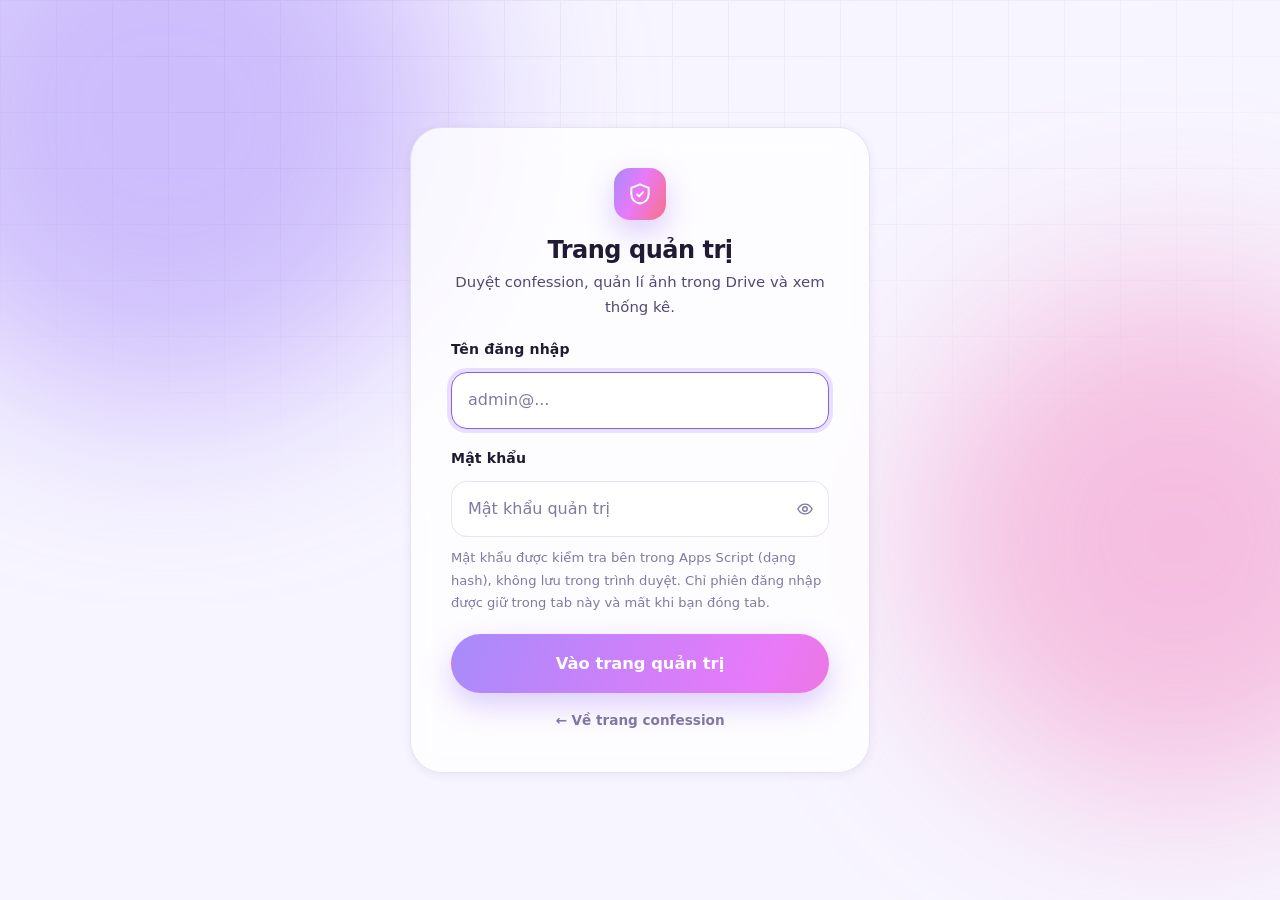
==== commit 896191fa: "binh luan an danh + nut thuong/khong dong tinh co so dem + tu duyet bai khong anh + dang nhap admin " ====
--- a/admin.html
+++ b/admin.html
@@ -39,13 +39,6 @@
     <p class="gate-sub">Duyệt confession, quản lí ảnh trong Drive và xem thống kê.</p>
 
     <div class="form-row">
-      <label class="label" for="gUrl">Link Apps Script (Web app URL)</label>
-      <input class="input" id="gUrl" type="url" inputmode="url" autocomplete="off" spellcheck="false"
-             placeholder="https://script.google.com/macros/s/.../exec">
-      <p class="help">Lấy ở Apps Script → Deploy → Web app. Link này được ghi nhớ trên máy bạn.</p>
-    </div>
-
-    <div class="form-row">
       <label class="label" for="gUser">Tên đăng nhập</label>
       <input class="input" id="gUser" type="text" autocomplete="username" spellcheck="false"
              placeholder="admin@..." required>
@@ -96,6 +89,9 @@
         <button class="tab" type="button" role="tab" data-tab="approved" aria-selected="false">
           Đã đăng <span class="badge" id="cntApproved">0</span>
         </button>
+        <button class="tab" type="button" role="tab" data-tab="comments" aria-selected="false">
+          Bình luận <span class="badge" id="cntComments">0</span>
+        </button>
         <button class="tab" type="button" role="tab" data-tab="stats" aria-selected="false">Thống kê</button>
         <button class="tab" type="button" role="tab" data-tab="settings" aria-selected="false">Cài đặt</button>
       </nav>
@@ -131,7 +127,8 @@
       <div class="panel-head">
         <div>
           <h2>Confession chờ duyệt</h2>
-          <p class="panel-sub">Đọc kĩ theo 6 điều nội quy và điều tiên quyết về quyền riêng tư.
+          <p class="panel-sub">Ở đây chỉ còn <strong>cfs có kèm ảnh</strong> — cfs không ảnh đã tự lên bảng tin.
+            Đọc kĩ theo 6 điều nội quy và điều tiên quyết về quyền riêng tư.
             Ảnh có mặt người mà chưa che thì nên bỏ ảnh hoặc từ chối.</p>
         </div>
         <span class="next-no">Số tiếp theo: <strong id="nextNo">#1</strong></span>
@@ -145,7 +142,9 @@
       <div class="panel-head">
         <div>
           <h2>Đã đăng</h2>
-          <p class="panel-sub">Sửa nội dung, đổi số, hạ xuống chờ duyệt lại hoặc xoá hẳn (xoá cả ảnh trong Drive).</p>
+          <p class="panel-sub">Toàn bộ cfs đang hiển thị trên bảng tin, kèm số lượt thương / không đồng tình /
+            bình luận. Sửa nội dung, đổi số, <strong>gỡ khỏi bảng tin</strong> (về mục chờ duyệt) hoặc
+            xoá hẳn (xoá cả ảnh trong Drive).</p>
         </div>
         <div class="search">
           <svg viewBox="0 0 24 24" fill="none" stroke="currentColor" stroke-width="1.9" stroke-linecap="round" aria-hidden="true">
@@ -156,6 +155,27 @@
       </div>
       <div class="list" id="listApproved"></div>
       <p class="empty" id="emptyApproved" hidden>Chưa có cfs nào được đăng.</p>
+    </section>
+
+    <!-- ===== Bình luận ===== -->
+    <section class="panel" id="panel-comments" role="tabpanel" hidden>
+      <div class="panel-head">
+        <div>
+          <h2>Bình luận</h2>
+          <p class="panel-sub">Tên người bình luận do hệ thống random, không có tài khoản nào phía sau.
+            Bình luận hiện lên ngay — thấy cái nào lệch nội quy thì xoá ở đây.
+            Muốn tắt hẳn: tab <strong>Cài đặt</strong> → “Cho bình luận trên bảng tin”.</p>
+        </div>
+        <div class="search">
+          <svg viewBox="0 0 24 24" fill="none" stroke="currentColor" stroke-width="1.9" stroke-linecap="round" aria-hidden="true">
+            <circle cx="11" cy="11" r="6.5"/><path d="M16 16l4.5 4.5"/>
+          </svg>
+          <input class="input" id="adCmtSearch" type="search" placeholder="Tìm nội dung, tên hoặc #số"
+                 aria-label="Tìm trong bình luận">
+        </div>
+      </div>
+      <div class="list" id="listComments"></div>
+      <p class="empty" id="emptyComments" hidden>Chưa có bình luận nào.</p>
     </section>
 
     <!-- ===== Thống kê ===== -->
@@ -269,8 +289,25 @@
               <input class="input" id="sPage" type="number" min="3" max="60">
             </div>
           </div>
+          <div class="set-2">
+            <div class="set-row">
+              <label class="label" for="sCmtChars">Độ dài tối đa của bình luận</label>
+              <input class="input" id="sCmtChars" type="number" min="20" max="400">
+            </div>
+            <div class="set-row"></div>
+          </div>
 
           <h3>Bật / tắt</h3>
+          <label class="switch">
+            <input type="checkbox" id="sAutoApprove">
+            <span class="sw" aria-hidden="true"></span>
+            <span><strong>Tự đăng cfs không kèm ảnh</strong><small>Cfs có ảnh vẫn luôn phải qua bạn duyệt</small></span>
+          </label>
+          <label class="switch">
+            <input type="checkbox" id="sComments">
+            <span class="sw" aria-hidden="true"></span>
+            <span><strong>Cho bình luận trên bảng tin</strong><small>Tên người bình luận do hệ thống tự random</small></span>
+          </label>
           <label class="switch">
             <input type="checkbox" id="sImages">
             <span class="sw" aria-hidden="true"></span>
--- a/assets/css/style.css
+++ b/assets/css/style.css
@@ -575,6 +575,23 @@
 .cfs-form.is-paused .check,
 .cfs-form.is-paused .form-foot { opacity: .45; pointer-events: none; }
 
+/* Số thứ tự người gửi sẽ nhận — hiện ngay trên ô nhập nội dung */
+.cfs-num {
+  display: flex; flex-wrap: wrap; align-items: center; gap: 6px 10px;
+  padding: 12px 15px;
+  border: 1px solid var(--line); border-radius: var(--radius);
+  background: var(--grad-soft);
+}
+.cfs-num-ico { display: flex; color: var(--violet); }
+.cfs-num-ico svg { width: 19px; height: 19px; }
+.cfs-num-text { font-size: .9rem; font-weight: 700; color: var(--text); }
+.cfs-num-value {
+  margin-left: 4px; font-size: 1.15rem; font-variant-numeric: tabular-nums;
+  background: var(--grad-text); -webkit-background-clip: text; background-clip: text;
+  -webkit-text-fill-color: transparent;
+}
+.cfs-num-note { flex: 1 1 100%; font-size: .8rem; color: var(--text-dim); }
+
 .form-foot { display: flex; flex-direction: column; gap: 14px; }
 .form-note {
   display: flex; gap: 9px; align-items: flex-start;
@@ -631,7 +648,7 @@
   display: -webkit-box; -webkit-line-clamp: 8; -webkit-box-orient: vertical; overflow: hidden;
 }
 
-.cfs-foot { display: flex; align-items: center; gap: 8px; margin-top: auto; padding-top: 4px; }
+.cfs-foot { display: flex; flex-wrap: wrap; align-items: center; gap: 8px; margin-top: auto; padding-top: 4px; }
 .cfs-act {
   display: inline-flex; align-items: center; gap: 6px;
   padding: 6px 12px; border-radius: 99px;
@@ -643,8 +660,52 @@
 .cfs-act:hover { color: var(--text); border-color: var(--border-strong); background: var(--surface-2); transform: translateY(-1px); }
 .cfs-act.is-on { color: var(--pink); border-color: rgba(236, 72, 153, .45); background: rgba(236, 72, 153, .10); }
 .cfs-act.is-on svg { fill: currentColor; animation: heartbeat .5s var(--ease-out-back); }
+/* Không đồng tình: dùng màu lạnh để không trông giống nút "thương" */
+.cfs-act.act-dis.is-on {
+  color: var(--link); border-color: rgba(96, 165, 250, .45); background: rgba(96, 165, 250, .12);
+}
+.cfs-act.act-dis.is-on svg { fill: none; animation: shake .35s var(--ease); }
 @keyframes heartbeat { 40% { transform: scale(1.35); } }
 .cfs-more { margin-left: auto; font-size: .8rem; font-weight: 700; color: var(--link); }
+
+/* ------------------------- Bình luận ẩn danh ------------------------- */
+.cfs-cnt {
+  min-width: 18px; padding: 0 5px; border-radius: 99px;
+  background: var(--surface-2); border: 1px solid var(--border);
+  font-size: .72rem; font-weight: 800; text-align: center;
+  font-variant-numeric: tabular-nums;
+}
+.cfs-act.act-cmt[aria-expanded="true"] {
+  color: var(--text); border-color: var(--border-strong); background: var(--surface-2);
+}
+
+.cfs-cmt-wrap {
+  margin-top: 14px; padding-top: 14px; border-top: 1px dashed var(--border);
+  display: flex; flex-direction: column; gap: 12px;
+  animation: pop .28s var(--ease) both;
+}
+.cmt-list { list-style: none; margin: 0; padding: 0; display: flex; flex-direction: column; gap: 10px; }
+.cmt { display: flex; gap: 10px; align-items: flex-start; }
+.cmt-ava {
+  flex: 0 0 auto; width: 28px; height: 28px; border-radius: 50%;
+  display: grid; place-items: center;
+  background: var(--grad-accent); color: #fff;
+  font-size: .8rem; font-weight: 900;
+}
+.cmt-main { flex: 1 1 auto; min-width: 0; }
+.cmt-head { display: flex; flex-wrap: wrap; align-items: baseline; gap: 8px; }
+.cmt-name { font-size: .82rem; font-weight: 800; color: var(--text); }
+.cmt-date { font-size: .72rem; color: var(--text-dim); font-variant-numeric: tabular-nums; }
+.cmt-text {
+  margin: 2px 0 0; font-size: .88rem; line-height: 1.55; color: var(--text-soft);
+  white-space: pre-wrap; word-break: break-word;
+}
+.cmt-empty { margin: 0; font-size: .84rem; color: var(--text-dim); }
+
+.cmt-form { display: flex; flex-direction: column; gap: 8px; }
+.cmt-input { min-height: 62px; resize: vertical; font-size: .88rem; }
+.cmt-foot { display: flex; flex-wrap: wrap; align-items: center; justify-content: space-between; gap: 8px; }
+.cmt-note { flex: 1 1 180px; font-size: .74rem; color: var(--text-dim); }
 
 /* Skeleton loading */
 .skeleton {
@@ -731,6 +792,21 @@
 @keyframes draw { from { stroke-dashoffset: 30; } to { stroke-dashoffset: 0; } }
 .modal-card h3 { font-size: 1.35rem; }
 .modal-card p { color: var(--text-soft); font-size: .94rem; margin-bottom: 22px; }
+
+/* Số cfs vừa gửi — để người gửi ghi nhớ */
+.thanks-num {
+  margin: 16px 0 4px; padding: 14px 16px;
+  border: 1px solid var(--line); border-radius: var(--radius);
+  background: var(--grad-soft);
+}
+.thanks-num-label { display: block; font-size: .82rem; color: var(--text-dim); }
+.thanks-num-value {
+  display: block; margin: 2px 0 6px;
+  font-size: 2rem; line-height: 1.1; font-variant-numeric: tabular-nums;
+  background: var(--grad-text); -webkit-background-clip: text; background-clip: text;
+  -webkit-text-fill-color: transparent;
+}
+.thanks-num-note { display: block; font-size: .8rem; color: var(--text-soft); }
 
 /* Toast */
 .toast-wrap {
--- a/assets/css/admin.css
+++ b/assets/css/admin.css
@@ -124,7 +124,38 @@
   border: 1px solid var(--border); background: var(--surface-2);
   font-size: .74rem; font-weight: 700; color: var(--text-soft);
 }
+/* Số đã cấp cho người gửi, chưa đăng -> nhạt hơn số đã đăng */
+.ad-no.is-hold {
+  font-size: .95rem; background: none; -webkit-text-fill-color: currentColor;
+  color: var(--text-dim); border: 1px dashed var(--border);
+  padding: 1px 9px; border-radius: 99px;
+}
+
+/* ------------------------- Bình luận ------------------------- */
+.ad-cmt {
+  display: flex; flex-direction: column; gap: 7px;
+  padding: 13px 15px; border-radius: var(--radius);
+  border: 1px solid var(--border); background: var(--surface);
+}
+.ad-cmt-top { display: flex; flex-wrap: wrap; align-items: center; gap: 10px; }
+.ad-cmt-no {
+  font-size: .82rem; font-weight: 900; color: var(--text-soft);
+  padding: 1px 9px; border-radius: 99px;
+  border: 1px solid var(--border); background: var(--surface-2);
+  font-variant-numeric: tabular-nums;
+}
+.ad-cmt-name { font-size: .84rem; font-weight: 800; }
+.ad-cmt-top .btn { margin-left: auto; }
+.ad-cmt-text {
+  margin: 0; font-size: .88rem; line-height: 1.55; color: var(--text-soft);
+  white-space: pre-wrap; word-break: break-word;
+}
 .ad-when, .ad-len { font-size: .75rem; color: var(--text-dim); font-variant-numeric: tabular-nums; }
+.ad-react {
+  font-size: .75rem; color: var(--text-soft); font-variant-numeric: tabular-nums;
+  padding: 1px 8px; border-radius: 99px;
+  border: 1px solid var(--border); background: var(--surface-2);
+}
 .ad-len { margin-left: auto; }
 
 .ad-text {
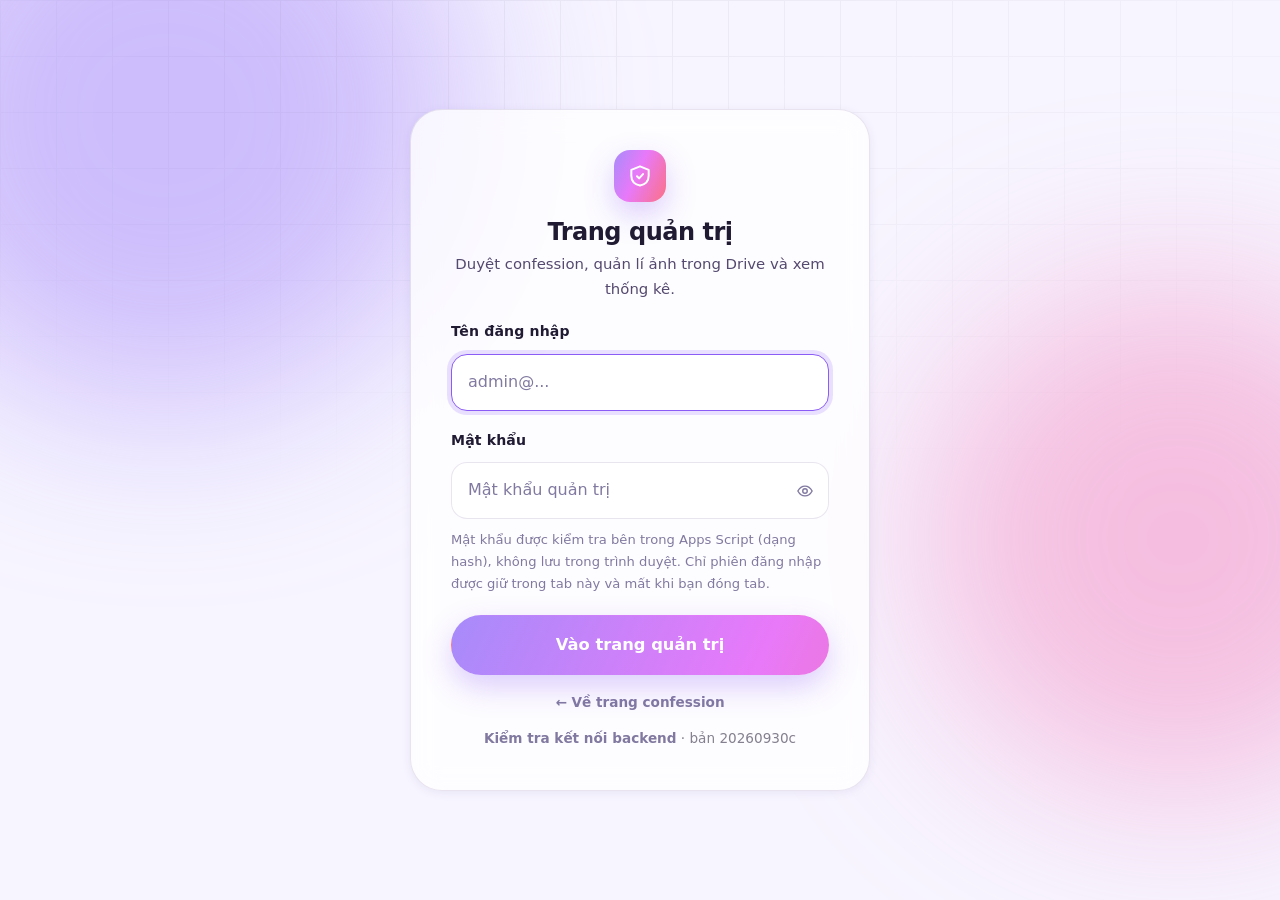
==== commit 6c2aaa08: "admin: dau phien ban + link kiem tra ket noi tren khung dang nhap, timeout 15s" ====
--- a/admin.html
+++ b/admin.html
@@ -7,8 +7,8 @@
 <meta name="robots" content="noindex, nofollow">
 <title>Quản trị — TGU Confessions</title>
 <link rel="icon" href="data:image/svg+xml,%3Csvg xmlns='http://www.w3.org/2000/svg' viewBox='0 0 100 100'%3E%3Ctext y='.9em' font-size='90'%3E%F0%9F%9B%A0%EF%B8%8F%3C/text%3E%3C/svg%3E">
-<link rel="stylesheet" href="assets/css/style.css">
-<link rel="stylesheet" href="assets/css/admin.css">
+<link rel="stylesheet" href="assets/css/style.css?v=20260930c">
+<link rel="stylesheet" href="assets/css/admin.css?v=20260930c">
 <script>
   (function () {
     document.documentElement.classList.add("js");
@@ -66,6 +66,10 @@
     </button>
 
     <p class="gate-back"><a href="./">← Về trang confession</a></p>
+    <p class="gate-back" style="margin-top:6px">
+      <a href="./kiem-tra.html">Kiểm tra kết nối backend</a>
+      <span style="opacity:.55"> · bản <span id="buildTag">20260930c</span></span>
+    </p>
   </form>
 </section>
 
@@ -386,7 +390,7 @@
 
 <div class="toast-wrap" id="toastWrap" aria-live="polite" aria-atomic="true"></div>
 
-<script src="assets/js/config.js"></script>
-<script src="assets/js/admin.js"></script>
+<script src="assets/js/config.js?v=20260930c"></script>
+<script src="assets/js/admin.js?v=20260930c"></script>
 </body>
 </html>
